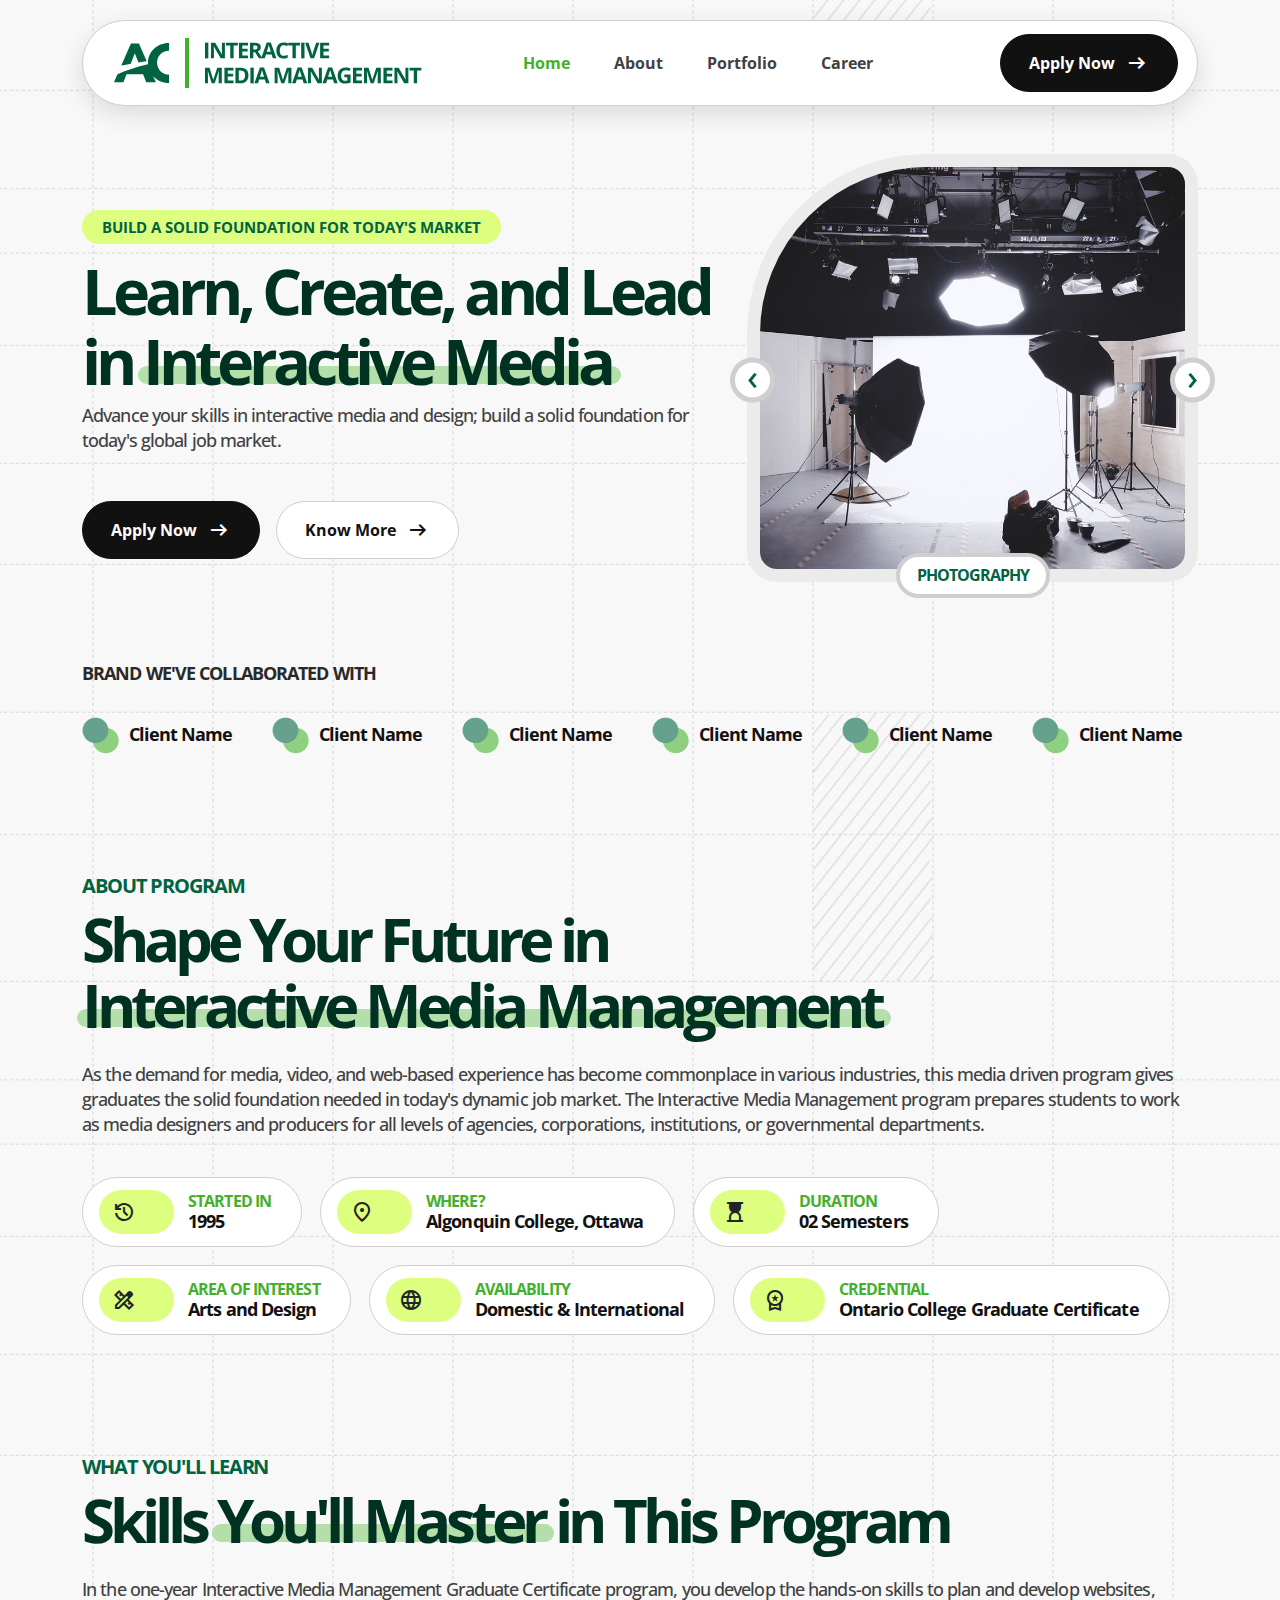
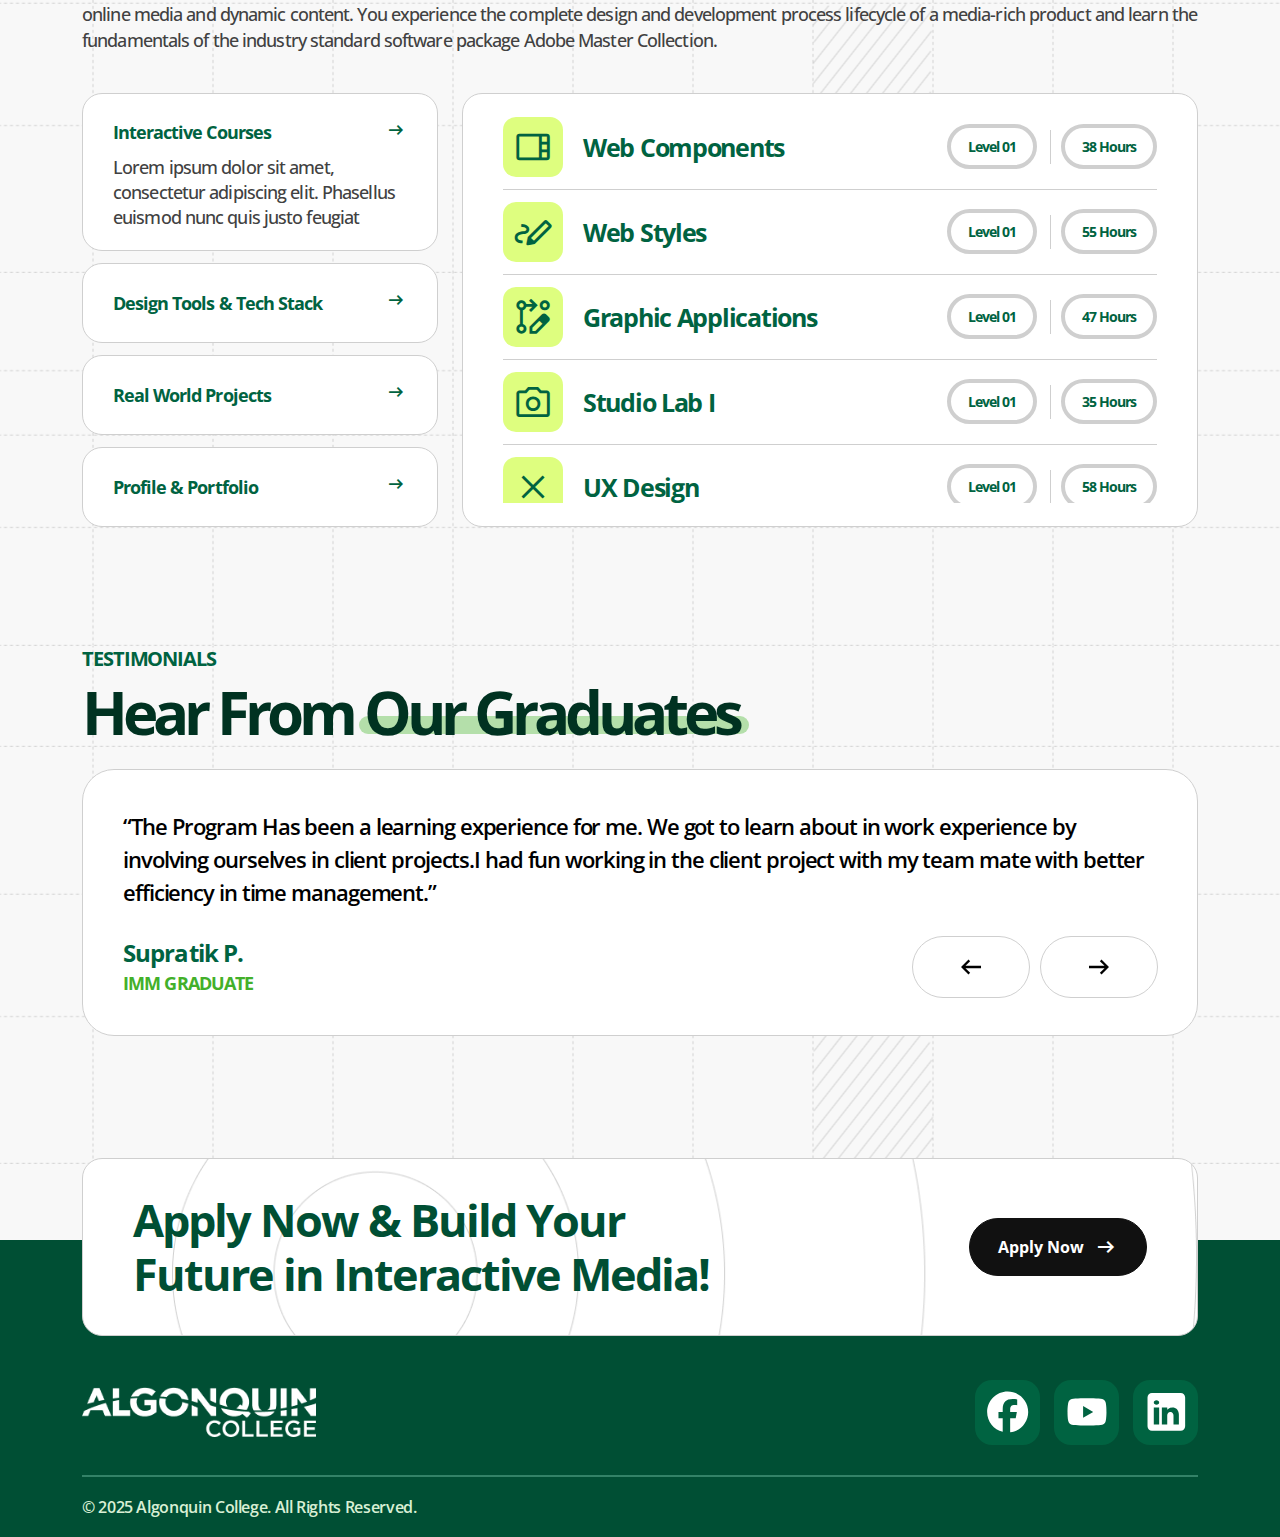
==== index.html @ 217fd852 "Logo, Home Page Icons" ====
<!--                                                                     
  ___  __  __  __  __ 
 |_ _||  \/  ||  \/  |
  | ||| |\/| || |\/| |
  | ||| |  | || |  | |
 |___||_|  |_||_|  |_|  
-->
<!DOCTYPE html>
<html lang="en">
<head>
    <meta charset="UTF-8">
    <meta name="viewport" content="width=device-width, initial-scale=1.0">
    <meta name="description" content="Interactive Media Management - Algonquin College">
    <meta name="author" content="">
	<title>Home | Interactive Media Management</title>
    <link rel="icon" type="image/png" href="assets/images/favicon.ico">
    <!-- Google Fonts -->
    <link rel="preconnect" href="https://fonts.googleapis.com">
    <link rel="preconnect" href="https://fonts.gstatic.com" crossorigin>
    <link href="https://fonts.googleapis.com/css2?family=Open+Sans:ital,wght@0,300..800;1,300..800&display=swap" rel="stylesheet">
    <!-- Google Icons -->
    <link href="https://fonts.googleapis.com/css2?family=Material+Symbols+Outlined" rel="stylesheet" />
    <!-- Bootstrap CSS -->
    <link href="assets/css/bootstrap/bootstrap.min.css" rel="stylesheet">
    <!-- Owl Carousel CSS -->
    <link rel="stylesheet" href="assets/css/owl-carousel/owl.carousel.min.css">
    <link rel="stylesheet" href="assets/css/owl-carousel/owl.theme.default.min.css">
    <!-- Custom CSS -->
    <link rel="stylesheet" href="assets/css/custom/theme.css">
</head>
<body>

    <!-- Header: Logo, Menu, Hamburger etc. -->
    <header>
        <section class="">
            <div class="container">
                <div class="header">
                    <div class="main-header">
                        <div class="logo d-inline-flex">
                            <a href="index.html" class="d-inline-flex">
                                <img src="assets/images/logo-imm.svg" alt="Interactive Media Management Logo">
                            </a>
                        </div>
                        <div class="navigation">
                            <nav>
                                <div class="main-menu">
                                    <div class="close-menu">
                                        <a href="#" onclick="mobileNavigationOff()">
                                            <span class="material-symbols-outlined">
                                                close
                                                </span>
                                        </a>
                                    </div>
                                    <ul class="no-style-list p-0 m-0 theme-menu">
                                        <li><a href="index.html">Home</a></li>
                                        <li><a href="about.html">About</a></li>
                                        <li><a href="portfolio.html">Portfolio</a></li>
                                        <li><a href="career.html">Career</a></li>
                                    </ul>
                                    <div class="d-block d-lg-none mt-5 px-3">
                                        <a href="https://collegeapply.ontariocolleges.ca/Login?collegeCode=ALGO&programCode=0300X01F&lang=en" class="theme-button black w-100" target="_blank">
                                            <span class="theme-button-text">Apply Now</span>
                                            <span class="material-symbols-outlined">arrow_right_alt</span>
                                        </a>
                                    </div>
                                </div>
                            </nav>
                        </div>
                        <div class="header-icons">
                            <div class="hamburger">
                                <a href="#" onclick="mobileNavigationOn()"><span class="material-symbols-outlined">
                                    menu
                                    </span>
                                </a>
                            </div>
                            <div class="ps-2 d-none d-lg-block">
                                <a href="https://collegeapply.ontariocolleges.ca/Login?collegeCode=ALGO&programCode=0300X01F&lang=en" class="theme-button black" target="_blank">
                                    <span class="theme-button-text">Apply Now</span>
                                    <span class="material-symbols-outlined">arrow_right_alt</span>
                                </a>
                            </div>
                        </div>
                    </div>
                </div>
            </div>
        </section>
    </header>
    <!-- Main -->
     <main>
        <section class="">
            <div class="container">
                <div class="row align-items-center my-5">
                    <div class="col-md-7">
                        <div class="hero-text">
                            <span class="banner-highlights">BUILD A SOLID FOUNDATION FOR TODAY'S MARKET</span>
                            <h1 class="banner-heading mt-2 pt-1 mb-2">Learn, Create, and Lead in <span class="banner-text-highlight">Interactive Media</span></h1>
                            <p class="body-text mt-3 mt-md-0">Advance your skills in interactive media and design; build a solid foundation for today's global job market.</p>
                            <div class="d-flex mt-4 mt-md-5">                           
                                <a href="https://collegeapply.ontariocolleges.ca/Login?collegeCode=ALGO&programCode=0300X01F&lang=en" target="_blank"  class="theme-button black me-3">
                                    <span class="theme-button-text">Apply Now</span>
                                    <span class="material-symbols-outlined">arrow_right_alt</span>
                                </a>
                                <a href="about.html" class="theme-button white">
                                    <span class="theme-button-text">Know More</span>
                                    <span class="material-symbols-outlined">arrow_right_alt</span>
                                </a>
                            </div>
                        </div>
                    </div>
                    <div class="col-md-5 mt-5 mt-md-0">
                        <div class="hero-slider">
                            <div class="owl-carousel owl-theme hero-owl">
                                <div class="item">
                                    <div class="hero-slider-image" style="background-image: url('assets/images/photography.jpg');">
                                        <h3 class="hero-slider-text">PHOTOGRAPHY</h3>
                                    </div>
                                </div>
                                <div class="item">
                                    <div class="hero-slider-image" style="background-image: url('assets/images/web.jpg');">
                                        <h3 class="hero-slider-text">WEB</h3>
                                    </div>
                                </div>
                                <div class="item">
                                    <div class="hero-slider-image" style="background-image: url('assets/images/motion.jpg');">
                                        <h3 class="hero-slider-text">MOTION</h3>
                                    </div>
                                </div>
                            </div>
                        </div>
                    </div>
                </div>
            </div>
        </section>
        <section>
            <div class="container">
                <div class="">
                    <h3 class="heading-tiny">BRAND WE'VE COLLABORATED WITH</h3>
                </div>
                <div class="row">
                    <div class="col-6 col-md-4 col-xl-2">
                        <div class="company-box">
                            <div class="company-image">
                                <img src="assets/images/company-logo.png" alt="Company 1" class="img-fluid">
                            </div>
                            <h3 class="company-name">Client Name</h3>
                        </div>
                    </div>
                    <div class="col-6 col-md-4 col-xl-2">
                        <div class="company-box">
                            <div class="company-image">
                                <img src="assets/images/company-logo.png" alt="Company 1" class="img-fluid">
                            </div>
                            <h3 class="company-name">Client Name</h3>
                        </div>
                    </div>
                    <div class="col-6 col-md-4 col-xl-2">
                        <div class="company-box">
                            <div class="company-image">
                                <img src="assets/images/company-logo.png" alt="Company 1" class="img-fluid">
                            </div>
                            <h3 class="company-name">Client Name</h3>
                        </div>
                    </div>
                    <div class="col-6 col-md-4 col-xl-2">
                        <div class="company-box">
                            <div class="company-image">
                                <img src="assets/images/company-logo.png" alt="Company 1" class="img-fluid">
                            </div>
                            <h3 class="company-name">Client Name</h3>
                        </div>
                    </div>
                    <div class="col-6 col-md-4 col-xl-2">
                        <div class="company-box">
                            <div class="company-image">
                                <img src="assets/images/company-logo.png" alt="Company 1" class="img-fluid">
                            </div>
                            <h3 class="company-name">Client Name</h3>
                        </div>
                    </div>
                    <div class="col-6 col-md-4 col-xl-2">
                        <div class="company-box">
                            <div class="company-image">
                                <img src="assets/images/company-logo.png" alt="Company 1" class="img-fluid">
                            </div>
                            <h3 class="company-name">Client Name</h3>
                        </div>
                    </div>
                </div>
            </div>
        </section>
        <section>
            <div class="container pt-4 mt-4 mt-md-5 pt-md-5">
                <div class="pt-4">
                    <h3 class="heading-medium">ABOUT PROGRAM</h3>
                    <h2 class="heading-text mt-2">Shape Your Future in  <span class="heading-text-highlight">Interactive Media Management</span></h2>
                    <p class="body-text pt-3">As the demand for media, video, and web-based experience has become commonplace in various industries, this media driven program gives graduates the solid foundation needed in today's dynamic job market. The Interactive Media Management program prepares students to work as media designers and producers for all levels of agencies, corporations, institutions, or governmental departments.</p>
                </div>
                <div class="about-boxes pt-4">
                    <div class="about-box">
                        <div class="about-icon">
                            <span class="material-symbols-outlined">history</span>
                        </div>
                        <div class="about-text">
                            <h3 class="about-head">STARTED IN</h3>
                            <h4 class="about-desc">1995</h4>
                        </div>
                    </div>
                    <div class="about-box">
                        <div class="about-icon">
                            <span class="material-symbols-outlined">location_on</span>
                        </div>
                        <div class="about-text">
                            <h3 class="about-head">WHERE?</h3>
                            <h4 class="about-desc">Algonquin College, Ottawa</h4>
                        </div>
                    </div>
                    <div class="about-box">
                        <div class="about-icon">
                            <span class="material-symbols-outlined">hourglass_top</span>
                        </div>
                        <div class="about-text">
                            <h3 class="about-head">DURATION</h3>
                            <h4 class="about-desc">02 Semesters</h4>
                        </div>
                    </div>
                    <div class="about-box">
                        <div class="about-icon">
                            <span class="material-symbols-outlined">design_services</span>
                        </div>
                        <div class="about-text">
                            <h3 class="about-head">AREA OF INTEREST</h3>
                            <h4 class="about-desc">Arts and Design</h4>
                        </div>
                    </div>
                    <div class="about-box">
                        <div class="about-icon">
                            <span class="material-symbols-outlined">language</span>
                        </div>
                        <div class="about-text">
                            <h3 class="about-head">AVAILABILITY</h3>
                            <h4 class="about-desc">Domestic & International</h4>
                        </div>
                    </div>
                    <div class="about-box">
                        <div class="about-icon">
                            <span class="material-symbols-outlined">workspace_premium</span>
                        </div>
                        <div class="about-text">
                            <h3 class="about-head">CREDENTIAL</h3>
                            <h4 class="about-desc">Ontario College Graduate Certificate</h4>
                        </div>
                    </div>
                </div>
            </div>
        </section>
        <section>
            <div class="container pt-4 mt-4 mt-md-5 pt-md-5">
                <div class="pt-4">
                    <h3 class="heading-medium">WHAT YOU'LL LEARN</h3>
                    <h2 class="heading-text mt-2">Skills  <span class="heading-text-highlight">You'll Master</span> in This Program</h2>
                    <p class="body-text pt-3">In the one-year Interactive Media Management Graduate Certificate program, you develop the hands-on skills to plan and develop websites, online media and dynamic content. You experience the complete design and development process lifecycle of a media-rich product and learn the fundamentals of the industry standard software package Adobe Master Collection.</p>
                </div>
                <div class="pt-4">
                    <div class="row">
                        <div class="col-md-12 col-lg-4">
                            <div class="left-panel">
                                <div class="accordion-box">
                                    <div class="accordion-header" data-tab="tab1">
                                        <h3 class="accordion-heading">Interactive Courses</h3>
                                        <span class="arrow">
                                            <span class="material-symbols-outlined">arrow_right_alt</span>
                                        </span>
                                    </div>
                                    <div class="accordion-content">
                                        <p class="body-text mb-0">Lorem ipsum dolor sit amet, consectetur adipiscing elit. Phasellus euismod nunc quis justo feugiat</p>
                                    </div>
                                </div>   
                                <div class="accordion-box">
                                    <div class="accordion-header" data-tab="tab2">
                                        <h3 class="accordion-heading">Design Tools & Tech Stack</h3>
                                        <span class="arrow">
                                            <span class="material-symbols-outlined">arrow_right_alt</span>
                                        </span>
                                    </div>
                                    <div class="accordion-content">
                                        <p class="body-text mb-0">Lorem ipsum dolor sit amet, consectetur adipiscing elit. Phasellus euismod nunc quis justo feugiat</p>
                                    </div>
                                </div>   
                                <div class="accordion-box">
                                    <div class="accordion-header" data-tab="tab3">
                                        <h3 class="accordion-heading">Real World Projects</h3>
                                        <span class="arrow">
                                            <span class="material-symbols-outlined">arrow_right_alt</span>
                                        </span>
                                    </div>
                                    <div class="accordion-content">
                                        <p class="body-text mb-0">Lorem ipsum dolor sit amet, consectetur adipiscing elit. Phasellus euismod nunc quis justo feugiat</p>
                                    </div>
                                </div>   
                                <div class="accordion-box">
                                    <div class="accordion-header" data-tab="tab4">
                                        <h3 class="accordion-heading">Profile & Portfolio</h3>
                                        <span class="arrow">
                                            <span class="material-symbols-outlined">arrow_right_alt</span>
                                        </span>
                                    </div>
                                    <div class="accordion-content">
                                        <p class="body-text mb-0">Lorem ipsum dolor sit amet, consectetur adipiscing elit. Phasellus euismod nunc quis justo feugiat</p>
                                    </div>
                                </div>   
                            </div>
                        </div>                
                        <div class="col-md-12 col-lg-8 mt-4 mt-lg-0">
                            <div class="right-panel">
                                <div id="tab1" class="tab-content active">
                                    <div class="course-box-wrap">
                                        <div class="course-box">
                                            <div class="course-icon">
                                                <span class="material-symbols-outlined">view_sidebar</span>
                                            </div>
                                            <div class="course-text">
                                                <h3 class="course-heading">Web Components</h3>
                                            </div>
                                        </div>
                                        <div class="course-box-tags">
                                            <span class="course-tag theme-tag">Level 01</span>
                                            <span class="course-tag theme-tag">38 Hours</span>
                                        </div>
                                    </div>
                                    <div class="course-box-wrap">
                                        <div class="course-box">
                                            <div class="course-icon">
                                                <span class="material-symbols-outlined">stylus_note</span>
                                            </div>
                                            <div class="course-text">
                                                <h3 class="course-heading">Web Styles</h3>
                                            </div>
                                        </div>
                                        <div class="course-box-tags">
                                            <span class="course-tag theme-tag">Level 01</span>
                                            <span class="course-tag theme-tag">55 Hours</span>
                                        </div>
                                    </div>
                                    <div class="course-box-wrap">
                                        <div class="course-box">
                                            <div class="course-icon">
                                                <span class="material-symbols-outlined">rebase_edit</span>
                                            </div>
                                            <div class="course-text">
                                                <h3 class="course-heading">Graphic Applications</h3>
                                            </div>
                                        </div>
                                        <div class="course-box-tags">
                                            <span class="course-tag theme-tag">Level 01</span>
                                            <span class="course-tag theme-tag">47 Hours</span>
                                        </div>
                                    </div>
                                    <div class="course-box-wrap">
                                        <div class="course-box">
                                            <div class="course-icon">
                                                <span class="material-symbols-outlined">photo_camera</span>
                                            </div>
                                            <div class="course-text">
                                                <h3 class="course-heading">Studio Lab I</h3>
                                            </div>
                                        </div>
                                        <div class="course-box-tags">
                                            <span class="course-tag theme-tag">Level 01</span>
                                            <span class="course-tag theme-tag">35 Hours</span>
                                        </div>
                                    </div>
                                    <div class="course-box-wrap">
                                        <div class="course-box">
                                            <div class="course-icon">
                                                <span class="material-symbols-outlined">close</span>
                                            </div>
                                            <div class="course-text">
                                                <h3 class="course-heading">UX Design</h3>
                                            </div>
                                        </div>
                                        <div class="course-box-tags">
                                            <span class="course-tag theme-tag">Level 01</span>
                                            <span class="course-tag theme-tag">58 Hours</span>
                                        </div>
                                    </div>
                                    <div class="course-box-wrap">
                                        <div class="course-box">
                                            <div class="course-icon">
                                                <span class="material-symbols-outlined">close</span>
                                            </div>
                                            <div class="course-text">
                                                <h3 class="course-heading">Web Components</h3>
                                            </div>
                                        </div>
                                        <div class="course-box-tags">
                                            <span class="course-tag theme-tag">Level 01</span>
                                            <span class="course-tag theme-tag">50 Hours</span>
                                        </div>
                                    </div>
                                </div>
                                <div id="tab2" class="tab-content">
                                    <div class="course-box-wrap">
                                        <div class="course-box">
                                            <div class="course-icon">
                                                <span class="material-symbols-outlined">close</span>
                                            </div>
                                            <div class="course-text">
                                                <h3 class="course-heading">Studio Lab I</h3>
                                            </div>
                                        </div>
                                        <div class="course-box-tags">
                                            <span class="course-tag theme-tag">Level 02</span>
                                            <span class="course-tag theme-tag">42 Hours</span>
                                        </div>
                                    </div>
                                    <div class="course-box-wrap">
                                        <div class="course-box">
                                            <div class="course-icon">
                                                <span class="material-symbols-outlined">close</span>
                                            </div>
                                            <div class="course-text">
                                                <h3 class="course-heading">UX Design</h3>
                                            </div>
                                        </div>
                                        <div class="course-box-tags">
                                            <span class="course-tag theme-tag">Level 02</span>
                                            <span class="course-tag theme-tag">42 Hours</span>
                                        </div>
                                    </div>
                                    <div class="course-box-wrap">
                                        <div class="course-box">
                                            <div class="course-icon">
                                                <span class="material-symbols-outlined">close</span>
                                            </div>
                                            <div class="course-text">
                                                <h3 class="course-heading">Web Components</h3>
                                            </div>
                                        </div>
                                        <div class="course-box-tags">
                                            <span class="course-tag theme-tag">Level 02</span>
                                            <span class="course-tag theme-tag">42 Hours</span>
                                        </div>
                                    </div>
                                    <div class="course-box-wrap">
                                        <div class="course-box">
                                            <div class="course-icon">
                                                <span class="material-symbols-outlined">close</span>
                                            </div>
                                            <div class="course-text">
                                                <h3 class="course-heading">Graphic Applications</h3>
                                            </div>
                                        </div>
                                        <div class="course-box-tags">
                                            <span class="course-tag theme-tag">Level 02</span>
                                            <span class="course-tag theme-tag">42 Hours</span>
                                        </div>
                                    </div>
                                    <div class="course-box-wrap">
                                        <div class="course-box">
                                            <div class="course-icon">
                                                <span class="material-symbols-outlined">close</span>
                                            </div>
                                            <div class="course-text">
                                                <h3 class="course-heading">Web Styles</h3>
                                            </div>
                                        </div>
                                        <div class="course-box-tags">
                                            <span class="course-tag theme-tag">Level 02</span>
                                            <span class="course-tag theme-tag">42 Hours</span>
                                        </div>
                                    </div>
                                    <div class="course-box-wrap">
                                        <div class="course-box">
                                            <div class="course-icon">
                                                <span class="material-symbols-outlined">close</span>
                                            </div>
                                            <div class="course-text">
                                                <h3 class="course-heading">Web Components</h3>
                                            </div>
                                        </div>
                                        <div class="course-box-tags">
                                            <span class="course-tag theme-tag">Level 02</span>
                                            <span class="course-tag theme-tag">42 Hours</span>
                                        </div>
                                    </div>
                                </div>
                                <div id="tab3" class="tab-content">
                                    <div class="course-box-wrap">
                                        <div class="course-box">
                                            <div class="course-icon">
                                                <span class="material-symbols-outlined">close</span>
                                            </div>
                                            <div class="course-text">
                                                <h3 class="course-heading">Web Components</h3>
                                            </div>
                                        </div>
                                        <div class="course-box-tags">
                                            <span class="course-tag theme-tag">Level 01</span>
                                            <span class="course-tag theme-tag">38 Hours</span>
                                        </div>
                                    </div>
                                    <div class="course-box-wrap">
                                        <div class="course-box">
                                            <div class="course-icon">
                                                <span class="material-symbols-outlined">close</span>
                                            </div>
                                            <div class="course-text">
                                                <h3 class="course-heading">Web Styles</h3>
                                            </div>
                                        </div>
                                        <div class="course-box-tags">
                                            <span class="course-tag theme-tag">Level 01</span>
                                            <span class="course-tag theme-tag">55 Hours</span>
                                        </div>
                                    </div>
                                    <div class="course-box-wrap">
                                        <div class="course-box">
                                            <div class="course-icon">
                                                <span class="material-symbols-outlined">close</span>
                                            </div>
                                            <div class="course-text">
                                                <h3 class="course-heading">Graphic Applications</h3>
                                            </div>
                                        </div>
                                        <div class="course-box-tags">
                                            <span class="course-tag theme-tag">Level 01</span>
                                            <span class="course-tag theme-tag">47 Hours</span>
                                        </div>
                                    </div>
                                    <div class="course-box-wrap">
                                        <div class="course-box">
                                            <div class="course-icon">
                                                <span class="material-symbols-outlined">close</span>
                                            </div>
                                            <div class="course-text">
                                                <h3 class="course-heading">Studio Lab I</h3>
                                            </div>
                                        </div>
                                        <div class="course-box-tags">
                                            <span class="course-tag theme-tag">Level 01</span>
                                            <span class="course-tag theme-tag">35 Hours</span>
                                        </div>
                                    </div>
                                    <div class="course-box-wrap">
                                        <div class="course-box">
                                            <div class="course-icon">
                                                <span class="material-symbols-outlined">close</span>
                                            </div>
                                            <div class="course-text">
                                                <h3 class="course-heading">UX Design</h3>
                                            </div>
                                        </div>
                                        <div class="course-box-tags">
                                            <span class="course-tag theme-tag">Level 01</span>
                                            <span class="course-tag theme-tag">58 Hours</span>
                                        </div>
                                    </div>
                                    <div class="course-box-wrap">
                                        <div class="course-box">
                                            <div class="course-icon">
                                                <span class="material-symbols-outlined">close</span>
                                            </div>
                                            <div class="course-text">
                                                <h3 class="course-heading">Web Components</h3>
                                            </div>
                                        </div>
                                        <div class="course-box-tags">
                                            <span class="course-tag theme-tag">Level 01</span>
                                            <span class="course-tag theme-tag">50 Hours</span>
                                        </div>
                                    </div>
                                </div>
                                <div id="tab4" class="tab-content">
                                    <div class="course-box-wrap">
                                        <div class="course-box">
                                            <div class="course-icon">
                                                <span class="material-symbols-outlined">close</span>
                                            </div>
                                            <div class="course-text">
                                                <h3 class="course-heading">Studio Lab I</h3>
                                            </div>
                                        </div>
                                        <div class="course-box-tags">
                                            <span class="course-tag theme-tag">Level 02</span>
                                            <span class="course-tag theme-tag">42 Hours</span>
                                        </div>
                                    </div>
                                    <div class="course-box-wrap">
                                        <div class="course-box">
                                            <div class="course-icon">
                                                <span class="material-symbols-outlined">close</span>
                                            </div>
                                            <div class="course-text">
                                                <h3 class="course-heading">UX Design</h3>
                                            </div>
                                        </div>
                                        <div class="course-box-tags">
                                            <span class="course-tag theme-tag">Level 02</span>
                                            <span class="course-tag theme-tag">42 Hours</span>
                                        </div>
                                    </div>
                                    <div class="course-box-wrap">
                                        <div class="course-box">
                                            <div class="course-icon">
                                                <span class="material-symbols-outlined">close</span>
                                            </div>
                                            <div class="course-text">
                                                <h3 class="course-heading">Web Components</h3>
                                            </div>
                                        </div>
                                        <div class="course-box-tags">
                                            <span class="course-tag theme-tag">Level 02</span>
                                            <span class="course-tag theme-tag">42 Hours</span>
                                        </div>
                                    </div>
                                    <div class="course-box-wrap">
                                        <div class="course-box">
                                            <div class="course-icon">
                                                <span class="material-symbols-outlined">close</span>
                                            </div>
                                            <div class="course-text">
                                                <h3 class="course-heading">Graphic Applications</h3>
                                            </div>
                                        </div>
                                        <div class="course-box-tags">
                                            <span class="course-tag theme-tag">Level 02</span>
                                            <span class="course-tag theme-tag">42 Hours</span>
                                        </div>
                                    </div>
                                    <div class="course-box-wrap">
                                        <div class="course-box">
                                            <div class="course-icon">
                                                <span class="material-symbols-outlined">close</span>
                                            </div>
                                            <div class="course-text">
                                                <h3 class="course-heading">Web Styles</h3>
                                            </div>
                                        </div>
                                        <div class="course-box-tags">
                                            <span class="course-tag theme-tag">Level 02</span>
                                            <span class="course-tag theme-tag">42 Hours</span>
                                        </div>
                                    </div>
                                    <div class="course-box-wrap">
                                        <div class="course-box">
                                            <div class="course-icon">
                                                <span class="material-symbols-outlined">close</span>
                                            </div>
                                            <div class="course-text">
                                                <h3 class="course-heading">Web Components</h3>
                                            </div>
                                        </div>
                                        <div class="course-box-tags">
                                            <span class="course-tag theme-tag">Level 02</span>
                                            <span class="course-tag theme-tag">42 Hours</span>
                                        </div>
                                    </div>
                                </div>
                            </div>
                        </div>
                    </div>
                </div>
            </div>
        </section>
        <section>
            <div class="container pt-4 mt-4 mt-md-5 pt-md-5">
                <div class="pt-4">
                    <h3 class="heading-medium">TESTIMONIALS</h3>
                    <h2 class="heading-text mt-2">Hear From <span class="heading-text-highlight">Our Graduates</span></h2>
                </div>
                <div class="testimonials pt-3">
                    <div class="owl-carousel owl-theme testimonials-owl theme-arrow">
                        <div class="item">
                            <div class="testimonials-box">
                                <p class="testimonials-quote">“The Program Has been a learning experience for me. We got to learn about in work experience by involving ourselves in client projects.I had fun working in the client project with my team mate with better efficiency in time management.”</p>
                                <h3 class="heading-24 green">Supratik P.</h3>
                                <h4 class="heading-17">IMM GRADUATE</h4>
                            </div>
                        </div>
                        <div class="item">
                            <div class="testimonials-box">
                                <p class="testimonials-quote">“The Program Has been a learning experience for me. We got to learn about in work experience by involving ourselves in client projects.I had fun working in the client project with my team mate with better efficiency in time management.”</p>
                                <h3 class="heading-24 green">Supratik P.</h3>
                                <h4 class="heading-17">IMM GRADUATE</h4>
                            </div>
                        </div>
                        <div class="item">
                            <div class="testimonials-box">
                                <p class="testimonials-quote">“The Program Has been a learning experience for me. We got to learn about in work experience by involving ourselves in client projects.I had fun working in the client project with my team mate with better efficiency in time management.”</p>
                                <h3 class="heading-24 green">Supratik P.</h3>
                                <h4 class="heading-17">IMM GRADUATE</h4>
                            </div>
                        </div>
                    </div>
                </div>
            </div>
        </section>
        <section class="overlap-footer">
            <div class="container pt-4 mt-4 mt-md-5 pt-md-5">
                <div class="pt-4">
                    <div class="cta-wrap">
                        <div class="row align-items-center">
                            <div class="col-md-7">
                                <h2 class="cta-heading-text">Apply Now & Build Your Future in Interactive Media!</h2>
                            </div>
                            <div class="col-md-5">
                                <div class="d-flex justify-content-start justify-content-md-end mt-3 mt-md-0">
                                    <a href="https://collegeapply.ontariocolleges.ca/Login?collegeCode=ALGO&programCode=0300X01F&lang=en" target="_blank" class="theme-button black">
                                        <span class="theme-button-text">Apply Now</span>
                                        <span class="material-symbols-outlined">arrow_right_alt</span>
                                    </a>
                                </div>
                            </div>
                        </div>
                    </div>
                </div>
            </div>
        </section>
     </main>
     <footer class="footer top-space">
        <section>
            <div class="container">
                <div class="row align-items-center">
                    <div class="col-6">
                        <div class="footer-logo">
                            <a href="index.html">
                                <img src="assets/images/ac-logo-white.png" alt="Interactive Media Management Logo" class="img-fluid">
                            </a>
                        </div>
                    </div>
                    <div class="col-6">
                        <ul class="footer-social">
                            <li><a href="#"><svg xmlns="http://www.w3.org/2000/svg" width="42" height="42" viewBox="0 0 42 42" fill="none"><path d="M41.1998 20.9321C41.1998 9.5919 32.0066 0.398682 20.6664 0.398682C9.32616 0.398682 0.132935 9.5919 0.132935 20.9321C0.132935 30.5615 6.76276 38.6418 15.7063 40.861V27.2071H11.4723V20.9321H15.7063V18.2283C15.7063 11.2395 18.8693 8.00015 25.7307 8.00015C27.0317 8.00015 29.2764 8.25559 30.1947 8.5102V14.198C29.7101 14.147 28.8682 14.1216 27.8227 14.1216C24.456 14.1216 23.155 15.3971 23.155 18.7128V20.9321H29.862L28.7097 27.2071H23.155V41.3152C33.3223 40.0873 41.2006 31.4304 41.2006 20.9321H41.1998Z" fill="white"/></svg></a></li>
                            <li><a href="#"><svg xmlns="http://www.w3.org/2000/svg" width="40" height="28" viewBox="0 0 40 28" fill="none"><path fill-rule="evenodd" clip-rule="evenodd" d="M35.2204 1.11071C36.8977 1.55969 38.2157 2.87775 38.6647 4.55499C39.4793 7.59198 39.4793 13.9321 39.4793 13.9321C39.4793 13.9321 39.4793 20.2723 38.6647 23.3093C38.2157 24.9865 36.8977 26.3046 35.2204 26.7536C32.1834 27.5681 20.0002 27.5681 20.0002 27.5681C20.0002 27.5681 7.81695 27.5681 4.77996 26.7536C3.10272 26.3046 1.78466 24.9865 1.33569 23.3093C0.521118 20.2723 0.521118 13.9321 0.521118 13.9321C0.521118 13.9321 0.521118 7.59198 1.33569 4.55499C1.78466 2.87775 3.10272 1.55969 4.77996 1.11071C7.81695 0.296143 20.0002 0.296143 20.0002 0.296143C20.0002 0.296143 32.1834 0.296143 35.2204 1.11071ZM26.2216 13.9321L16.1004 19.7752V8.089L26.2216 13.9321Z" fill="white"/></svg></a></li>
                            <li><a href="#"><svg xmlns="http://www.w3.org/2000/svg" width="46" height="46" viewBox="0 0 46 46" fill="none"><path d="M37.6693 4.11597H8.99733C6.52437 4.11597 4.51733 6.12301 4.51733 8.59597V37.268C4.51733 39.7409 6.52437 41.748 8.99733 41.748H37.6693C40.1423 41.748 42.1493 39.7409 42.1493 37.268V8.59597C42.1493 6.12301 40.1423 4.11597 37.6693 4.11597ZM16.1653 18.452V35.476H10.7893V18.452H16.1653ZM10.7893 13.4971C10.7893 12.2427 11.8645 11.284 13.4773 11.284C15.0901 11.284 16.1026 12.2427 16.1653 13.4971C16.1653 14.7515 15.1618 15.764 13.4773 15.764C11.8645 15.764 10.7893 14.7515 10.7893 13.4971ZM35.8773 35.476H30.5013C30.5013 35.476 30.5013 27.179 30.5013 26.516C30.5013 24.724 29.6053 22.932 27.3653 22.8961H27.2937C25.1253 22.8961 24.2293 24.7419 24.2293 26.516C24.2293 27.3313 24.2293 35.476 24.2293 35.476H18.8533V18.452H24.2293V20.7457C24.2293 20.7457 25.9586 18.452 29.4351 18.452C32.9922 18.452 35.8773 20.898 35.8773 25.8529V35.476Z" fill="white"/></svg></a></li>
                        </ul>
                    </div>
                </div>
            </div>
        </section>
        <section>
            <div class="container">
                <div class="footer-bottom">
                    <p class="footer-bottom-text">&copy; 2025 Algonquin College. All Rights Reserved.</p>
                </div>
            </div>
        </section>
     </footer>
    <!-- jquery -->
    <script src="assets/js/jquery/jquery.min.js"></script>
    <!-- Bootstrap JS -->
    <script src="assets/js/bootstrap/bootstrap.bundle.min.js"></script> 
    <!-- Owl Carousel JS -->
    <script src="assets/js/owl-carousel/owl.carousel.min.js"></script>
    <!-- Custom JS -->
    <script src="assets/js/custom/theme.js"></script>
</body>
</html>
---- assets/css/custom/theme.css ----
/* ====================== Start: Variables ====================== */
:root {
    --accent: #DEFE7F;
    --primary: #006341;
    --secondary: #00703C;
    --background: #F8F8F8;
    --black: #000000;
    
    --base-100: #FFFFFF;
    --base-300: #CFCFCF;
    --base-400: #B8B8B8;
    --base-700: #414141;
    --base-800: #292929;
    --base-900: #111111;
    
    --deep-green-100: #CCE0D9;
    --deep-green-300: #66A18D;
    --deep-green-400: #338267;
    --deep-green-500: #006341;
    --deep-green-600: #004F34;
    --deep-green-800: #003221;
    
    --lime-green-100: #D9EFD4;
    --lime-green-200: #B4DFAA;
    --lime-green-300: #8ED07F;
    --lime-green-400: #69C055;
    --lime-green-500: #43B02A;
    --lime-green-600: #368D22;    
}
/* ====================== End: Variables ====================== */


/* ====================== Start: Global Style ====================== */
* {
    font-family: "Open Sans", sans-serif;
}

body {
	background-image: url("../../../assets/images/main-bg-grid.png");
	background-size: auto;
	background-repeat: repeat;
	background-position: center bottom;
    font-size: 16px;
    background-color: var(--background);
}

/* For WebKit browsers (Chrome, Safari) */
::-webkit-scrollbar {
    width: 10px;
}

::-webkit-scrollbar-thumb {
    background-color: var(--lime-green-500);
    border-radius: 5px;
}

/* For Firefox */
* {
    scrollbar-width: thin;
    scrollbar-color: var(--lime-green-500) var(--base-200);
}

a {
    text-decoration: none;
}

.no-style-list {
    list-style: none;
}

.theme-button {
    display: inline-flex;
    padding: 14px 18px;
    justify-content: center;
    align-items: center;
    gap: 10px;
    border-radius: 100px;
    font-size: 14px;
    font-weight: 700;
    -webkit-transition: background-color 0.3s ease-in-out, border-color 0.3s ease-in-out, color 0.3s ease-in-out;
    -moz-transition: background-color 0.3s ease-in-out, border-color 0.3s ease-in-out, color 0.3s ease-in-out;
    -o-transition: background-color 0.3s ease-in-out, border-color 0.3s ease-in-out, color 0.3s ease-in-out;
    transition: background-color 0.3s ease-in-out, border-color 0.3s ease-in-out, color 0.3s ease-in-out;
}  

.theme-button.black {    
    background-color: var(--base-900); 
    color: var(--base-100);
    border: 1px solid  var(--base-900);
}

.theme-button.black:hover {
    background-color: var(--secondary);
    border-color: var(--secondary);
}  

.theme-button.white {    
    border: 1px solid var(--base-300);
    background: var(--base-100);
    color: var(--base-900);
}

.theme-button.white:hover {
    color: var(--base-100);
    background-color: var(--secondary);
    border-color: var(--secondary);
}  

.heading-text {
    color: var(--deep-green-800);
    font-size: 30px;
    font-weight: 700;
    line-height: 1em;
    letter-spacing: -1px;
}

.heading-text-highlight {
    position: relative;    
    display: inline-block;
}

.heading-text-highlight::before {
	position: absolute;
	content: "";
	height: 15px;
	background-color: var(--lime-green-200);
	bottom: 5px;
	width: calc(100% + 15px);
	left: -5px;
	z-index: -1;
	border-radius: 50px;
    display: none;
}

.body-text {
    color: var(--base-700);
    font-size: 16px;
    font-weight: 500;
    line-height: 1.4em;
    letter-spacing: -0.9px;
}

.heading-tiny {
    font-size: 18px;
    font-weight: 700;
    color: var(--base-800);
    letter-spacing: -0.9px;
    margin: 0;
}

.heading-medium {
    color: var(--deep-green-500);
    font-size: 20px;
    letter-spacing: -1.1px;
    margin: 0;
    font-weight: 700;
}

.theme-tag {
	color: var(--deep-green-500);
	font-size: 14px;
	font-weight: 700;
	letter-spacing: -1px;
	border-radius: 100px;
	border: 4px solid var(--base-300);
	background: var(--base-100);
	padding: 4px 17px;
	display: inline-flex;
	align-items: center;
	justify-content: center;
    min-height: 45px;
}

.theme-tag.gray {
	color: var(--base-700);
	font-weight: 400;
}

.theme-arrow .owl-nav {
    display: flex;
    justify-content: center;
    align-items: center;
    gap: 10px;
}

.theme-arrow .owl-nav > button[type="button"] {
    border-radius: 40px;
    border: 1px solid var(--base-300) !important;
    background-color: var(--base-100);
    display: flex;
    padding: 0 !important;
    justify-content: center;
    align-items: center;
    height: 42px;
    width: 88px;
    -webkit-transition: background-color 0.3s ease-in-out, border-color 0.3s ease-in-out, color 0.3s ease-in-out;
    -moz-transition: background-color 0.3s ease-in-out, border-color 0.3s ease-in-out, color 0.3s ease-in-out;
    -o-transition: background-color 0.3s ease-in-out, border-color 0.3s ease-in-out, color 0.3s ease-in-out;
    transition: background-color 0.3s ease-in-out, border-color 0.3s ease-in-out, color 0.3s ease-in-out;
    color: var(--black);
    margin: 0 !important;
}

.theme-arrow .owl-nav > button span {
	font-size: 22px;
}

.theme-arrow .owl-nav > button:hover {
    background-color: var(--lime-green-500) !important;
    border: 1px solid var(--lime-green-500) !important;
}

.theme-arrow .owl-nav button.disabled {
    pointer-events: none;
}

.theme-box {
	border-radius: 20px;
	border: 1px solid var(--base-300);
	background: var(--base-100);
	overflow: hidden;
    margin: 1px;
}

.theme-link {
    color: var(--deep-green-400);
    font-size: 16px;
    font-weight: 700;
    letter-spacing: -0.9px;
    text-decoration: underline;
    white-space: nowrap;
}

.theme-link:hover {
    opacity: 0.8;
}

.theme-border-top {
	border-top: 1px solid var(--base-300);
}

.heading-24 {
    color: var(--deep-green-900);
    font-size: 19px;
    font-weight: 700;
    letter-spacing: -0.9px;
    margin-bottom: 5px;
}

.heading-24.green {
    color: var(--deep-green-500);
}

.heading-17 {
    color: var(--lime-green-500);
    font-size: 16px;
    font-weight: 700;
    letter-spacing: -0.9px;
    margin: 0;
}

.theme-list {
	margin: 0;
}

.theme-list li {
	padding-bottom: 10px;
}

.theme-list li:last-child {
	padding-bottom: 0;
}

.theme-tabs .nav {
    gap: 16px;
}

.theme-tabs .nav li.nav-item .nav-link {
    display: flex;
    padding: 6px 28px;
    justify-content: center;
    align-items: center;
    gap: 10px;
    border-radius: 100px;
    border: 2px solid var(--deep-green-100);
    background: var(--base-100);
    color: var(--deep-green-500);
    font-size: 16px;
    font-weight: 500;
    letter-spacing: -0.9px;
}

.theme-tabs .nav li.nav-item .nav-link.active {
    background: var(--deep-green-500);
    border-color: var(--deep-green-500);
    color: var(--accent);
}

.portfolio-image {
	width: 100%;
	height: 290px;
	object-fit: cover;
	background-position: top;
	object-position: center;
	border-radius: 20px;
	border: 13px solid #EBEBEB;
	overflow: hidden;
    cursor: pointer;
}

.portfolio-image:hover {
    opacity: 0.8;
}

@media only screen and (min-width: 36em) {    
    .theme-button {
        padding: 16px 24px;
        font-size: 15px;
    }  
    .heading-text {
        font-size: 32px;
        line-height: 1.1em;
    }
}

@media only screen and (min-width: 62em) {
    .heading-text {
        font-size: 47px;
        letter-spacing: -5px;
        line-height: 1.1;
    }
    .theme-button {
        padding: 16px 28px;
        font-size: 16px;
    }  
    .heading-text-highlight::before {
        height: 18px;
        bottom: 9px;
        display: inline-flex;
    }    
    .theme-arrow .owl-nav > button[type="button"] {
        height: 62px;
        width: 118px;
    }
    .theme-arrow .owl-nav > button span {
        font-size: 30px;
    }    
    .heading-24 {
        font-size: 24px;
    }
    
    .heading-17 {
        font-size: 18px;
    }
}

@media only screen and (min-width: 75em) {
    .heading-text-highlight::before {
        bottom: 11px;
    }
    .heading-text {
        font-size: 60px;
        line-height: 1.1;
    }
    .theme-tag {    
        font-size: 14px;
    }
    .body-text {
        font-size: 18px;
    }
}

@media only screen and (min-width: 87.5em) {
    .container {
        max-width: 1304px;
    }
    .heading-text-highlight::before {
        height: 20px;
        bottom: 11px;
    }
    .theme-tag {    
        min-height: 45px;
        height: 45px;
        font-size: 17px;
    }
}

/* ====================== End: Global Style ====================== */

/* ====================== Start: Header ====================== */
.header {
    border-radius: 50px;
    border: 1px solid #CFCFCF;
    background-color: #ffffff;
    box-shadow: 0px 8px 25px 0px rgba(0, 0, 0, 0.12);
    margin: 20px auto 0;
    padding: 0 20px;
}

.main-header {
    display: flex;
    align-items: center;
    justify-content: space-between;
    padding: 13px 0px;
}

.logo img {
	max-height: 30px;
}

.header-icons {
    display: flex;
    align-items: center;
    gap: 15px;
}

.header-icons .hamburger a {
	color: var(--black);
	display: flex;
}

.header-icons .hamburger a span {
	font-size: 35px;
}

.header-icons .hamburger:hover {
    opacity: 0.8;
}

.header-icons .cart:hover {
    opacity: 0.8;
}

.mobile-menu-active .main-menu {
    left: 0;
}

.main-menu {
    height: 100vh;
    width: 100%;
    position: fixed;
    z-index: 2;
    background-color: #fff;
    left: -110%;
    top: 0;
    transition: all 500ms;
    -webkit-transition: all 500ms;
    -moz-transition: all 500ms;
    -o-transition: all 500ms;
    -ms-transition: all 500ms;
}

.main-menu ul {
    display: flex;
    align-items: center;
    flex-direction: column;
}

.main-menu ul li {
    width: 100%;
}

.main-menu ul li a {
    width: 100%;
    display: inline-block;
    padding: 12px 15px;
    border-bottom: 1px solid #ddd;    
    color: var(--base-700);
    white-space: nowrap;
    font-weight: 700;
    font-size: 16px;
}

.main-menu ul li a:hover, 
.main-menu ul li a.active {
    color: var(--lime-green-500);
}

.close-menu {
    text-align: right;
    padding: 0;
}

.close-menu a {
	color: var(--black);
	display: inline-flex;
	position: relative;
	margin: 20px 20px 0 0;
}

.close-menu a span {
    font-size: 35px;
}

.close-menu a:hover,
.close-menu a:focus {
    color: var(--primary);
}


@media only screen and (min-width: 62em) {
    .hamburger {
        display: none;
    }

    .main-menu {
        height: inherit;
        width: inherit;
        position: relative;
        z-index: 1;
        background-color: inherit;
        left: inherit;
        top: inherit;
        margin-right: 19px;
    }

    .close-menu {
        display: none;
    }

    .main-menu ul {
        flex-direction: row;
    }

    .main-menu ul li a {
        padding: 2px;
        border-bottom: none;
    }

    .main-menu ul li {        
        margin-right: 40px;
    }

    .main-menu ul li:last-child {
        margin-right: 0;
    }

    .navigation nav {
        display: flex;
        align-items: center;
    }
    
    .logo img {
        max-height: 50px;
    }

    .header {
        padding: 0 19px 0 31px;
    }
}

/* ====================== End: Header ====================== */

/* ====================== Start: Hero Section ====================== */
.banner-highlights {
    border-radius: 50px;
    background: var(--accent);
    padding: 6px 10px;
    color: var(--deep-green-500);
    font-size: 12px;
    font-weight: 700;
    display: inline-flex;
}

.hero-slider-image {
    border-radius: 30px;
    height: 350px;
	border: 13px solid #EBEBEB;
	display: flex;
	justify-content: center;
	align-items: flex-end;
	margin-bottom: 23px;
    background-position: center;
    background-size: cover;
    background-repeat: no-repeat;
}

.hero-slider-text {
    margin: 0 0 -29px;
	color: var(--deep-green-500);
	font-size: 14px;
	font-weight: 700;
	letter-spacing: -1px;
	border-radius: 100px;
	border: 4px solid var(--base-300);
	background: var(--base-100);
	padding: 4px 17px;
	display: inline-flex;
	align-items: center;
	justify-content: center;
    min-height: 45px;
}

.hero-slider .owl-nav button {
	height: 45px;
	width: 45px;
    border-radius: 50px !important;
    border: 5px solid var(--base-300) !important;
    background: var(--base-100) !important;
    display: inline-flex;
    justify-content: center;
    align-items: center;
    margin: 0 !important;
}

.hero-slider .owl-nav button span {
	color: var(--deep-green-500);
	font-size: 35px;
	line-height: 0.7;
	font-weight: 500;
}


.hero-slider .owl-nav .owl-prev {
	position: absolute;
	top: 50%;
    transform: translateY(-50%);
    left: 20px;
	margin: 0 !important;
}

.hero-slider .owl-nav .owl-next {
	position: absolute;
	top: 50%;
    transform: translateY(-50%);
    right: 20px;
	margin: 0 !important;
}

.banner-heading {
    color: var(--deep-green-800);
	font-size: 29px;
    font-weight: 700;
	line-height: 1.5em;
    letter-spacing: -2.2px;
}

.banner-text-highlight {
    position: relative;    
    display: inline-flex;
}

.banner-text-highlight::before {
	position: absolute;
	content: "";
	height: 11px;
	background-color: var(--lime-green-200);
	bottom: 5px;
	width: calc(100% + 15px);
	left: -5px;
	z-index: -1;
	border-radius: 50px;
}

@media only screen and (min-width: 36em) {   
    .banner-highlights {
        padding: 6px 14px;
        font-size: 14px;
    }  
    .banner-heading {
        font-size: 33px;
        line-height: 1em;
    }
}    

@media only screen and (min-width: 48em) { 
    .hero-slider-image {
        border-radius: 180px 30px 30px 30px;
        height: 428px;
    }   
    .hero-slider .owl-nav .owl-prev {
        left: -17px;
    }
    .hero-slider .owl-nav .owl-next {
        right: -17px;
    }
}    

@media only screen and (min-width: 62em) {
    .banner-heading {
        font-size: 53px;
        letter-spacing: -5px;
        line-height: 1.1;
    }
    .banner-highlights {
        font-size: 15px;
        padding: 6px 20px;
    }
    .banner-text-highlight::before {
        height: 18px;
        bottom: 9px;
    }
}

@media only screen and (min-width: 75em) {
    .banner-heading {
        font-size: 63px;
    }
    .banner-text-highlight::before {
        bottom: 11px;
    }
    .hero-slider-text {    
        font-size: 16px;
    }
}

@media only screen and (min-width: 87.5em) {
    .banner-heading {
        font-size: 68px;
    } 
    .banner-highlights {
        font-size: 20px;
    } 
    .banner-text-highlight::before {
        height: 20px;
        bottom: 11px;
    }   
    .hero-slider-text {    
        min-height: 50px;
        height: 50px;
        font-size: 20px;
    }
}

@media only screen and (max-width: 35.99em) {
    .banner-text-highlight {
        font-size: 41px;
    }
}

/* ====================== End: Hero Section ====================== */

/* ====================== Start: Brands ====================== */
.company-box {
	display: flex;
	align-items: center;
	gap: 10px;
    margin-top: 32px;
}

.company-name {
    color: var(--base-900);
    font-size: 18px;
    font-weight: 700;
    letter-spacing: -0.99px;
    margin: 0;
}
/* ====================== End: Brands ====================== */

/* ====================== Start: About ====================== */
.about-boxes {
	display: flex;
	align-items: center;
	align-content: center;
	gap: 18px;
	align-self: stretch;
	flex-wrap: wrap;
}

.about-box {
	display: flex;
	padding: 12px 30px 12px 16px;
	align-items: center;
	gap: 14px;
	border-radius: 40px;
	border: 1px solid var(--base-300);
	background: var(--base-100);
    width: 100%;
}

.about-icon {
	border-radius: 40px;
	background: var(--accent);
	min-width: 75px;
	width: 75px;
	min-height: 44px;
	height: 44px;
	display: flex;
	align-items: center;
	padding: 0 13px;
}

.about-head {
    color: var(--lime-green-500);
    font-size: 16px;
    font-weight: 700;
    letter-spacing: -0.9px;
    margin: 0;
}

.about-desc {
    color: var(--base-900);
    font-size: 18px;
    font-weight: 700;
    letter-spacing: -0.9px;
    margin: 0;
}

@media only screen and (min-width: 48em) {
    .about-box {
        width: auto;
    }
}

/* ====================== End: About ====================== */

/* ====================== Start: Skills ====================== */

.left-panel {
    width: 100%;
}

.right-panel {
    flex: 1;
    border-radius: 20px;
    border: 1px solid var(--base-300);
    background: var(--base-100);
    display: flex;
    padding: 23px 20px;
    align-items: flex-start;
}

.left-panel .accordion-box {
    border-radius: 20px;
    border: 1px solid var(--base-300);
    background: var(--base-100);  
    overflow: hidden;
    margin-bottom: 12px;
}

.left-panel .accordion-box:last-child {
    margin-bottom: 0;
}

.left-panel .accordion-header {
    padding: 25px 30px;
    cursor: pointer;
    display: flex;
    justify-content: space-between;
    align-items: center;
    -webkit-transition: background-color 0.3s ease-in-out, border-color 0.3s ease-in-out, color 0.3s ease-in-out;
    -moz-transition: background-color 0.3s ease-in-out, border-color 0.3s ease-in-out, color 0.3s ease-in-out;
    -o-transition: background-color 0.3s ease-in-out, border-color 0.3s ease-in-out, color 0.3s ease-in-out;
    transition: background-color 0.3s ease-in-out, border-color 0.3s ease-in-out, color 0.3s ease-in-out;
}

.left-panel .accordion-header:not(.active):hover {
    background: var(--lime-green-100);  
}

.left-panel .accordion-heading {    
    color: var(--deep-green-500);
    font-size: 18px;
    font-weight: 700;
    letter-spacing: -0.96px;
    margin: 0;
}

.left-panel .accordion-content {
    padding: 0 30px 20px 30px;
    display: none;
    margin-top: -17px;
}

.arrow span {
    color: var(--deep-green-500);
    font-size: 22px;
}

.right-panel .tab-content {
    display: none;
    width: 100%;
}

.right-panel .tab-content.active {
	display: block;
	max-height: 386px;
	overflow-y: auto;
	padding: 0 20px 0 0;
}

.course-icon {
    border-radius: 7px;
    background: var(--accent);
    height: 35px;
    min-width: 35px;
    display: inline-flex;
    justify-content: center;
    align-items: center;
}

.course-icon span {
    font-size: 20px;
    color: var(--deep-green-500);
}

.course-heading {
    color: var(--deep-green-500);
    font-size: 18px;
    font-weight: 700;
    letter-spacing: -1.28px;
    margin: 0;
}

.course-box {
	display: flex;
	align-items: center;
	gap: 10px;
}

.course-box-wrap {
	display: flex;
    flex-direction: column;
	width: 100%;
	align-items: flex-start;
    padding-bottom: 12px;
    padding-top: 12px;
    border-bottom: 1px solid var(--base-300);
    gap: 10px;
}

.course-box-wrap:last-child {
    padding-bottom: 0;
    border-bottom: none;
}

.course-box-wrap:first-child {
    padding-top: 0;
}

.course-box-tags {
	display: inline-flex;
	align-items: center;
	gap: 24px;
}

.course-tag {
    position: relative;
}

.course-tag::before {
	content: "";
	width: 1px;
	height: 34px;
	background-color: var(--base-300);
	position: absolute;
	right: -18px;
	top: 50%;
	transform: translateY(-50%);
}

.course-tag:last-child::before {
    display: none;
}


@media only screen and (min-width: 48em) { 
    .course-box-wrap {
        justify-content: space-between;
        align-items: center;
        flex-direction: row;
        gap: 0;
    }
    .right-panel .tab-content.active {
        padding: 0 20px;
    }       
    .course-icon {
        height: 40px;
        min-width: 40px;
        border-radius: 13px;
    }
    .course-icon span{
        font-size: 28px;
    }   
    .course-box {
        gap: 20px;
    }
} 


@media only screen and (min-width: 75em) {    
    .course-heading {
        font-size: 25px;
    }
    .left-panel .accordion-heading {    
        font-size: 18px;
    }      
    .course-icon {
        height: 60px;
        min-width: 60px;
        border-radius: 13px;
    }
    .course-icon span{
        font-size: 40px;
    }    
}

@media only screen and (min-width: 87.5em) {     
    .course-heading {
        font-size: 28px;
        line-height: 1;
    }
    .left-panel .accordion-heading {    
        font-size: 22px;
    }  
}

/* ====================== End: Skills ====================== */

/* ====================== Start: Testimonials ====================== */
.testimonials-box {
    border-radius: 32px;
    border: 1px solid var(--base-300);
    background: var(--base-100);
    padding: 25px 25px 90px 25px;
    margin-bottom: 2px;
}

.testimonials-quote {
	color: var(--black);
	font-size: 18px;
	font-weight: 600;
	letter-spacing: -1.1px;
	margin-bottom: 30px;
}


.testimonials-owl {
    position: relative;
}

.testimonials-owl .owl-nav {
	margin: 0 !important;
	position: absolute;
    left: 25px;
    bottom: 25px;
}

@media only screen and (min-width: 48em) {     
    .testimonials-quote {
        font-size: 20px;
    }    
}

@media only screen and (min-width: 62em) {     
    .testimonials-owl .owl-nav {
        right: 40px;
        bottom: 40px;
        left: inherit;
    }  
    .testimonials-box {
        padding: 40px;
    }    
}

@media only screen and (min-width: 75em) {     
    .testimonials-quote {
        font-size: 22px;
    }    
}

/* ====================== End: Testimonials ====================== */

/* ====================== Start: CTA ====================== */
.cta-heading-text {
    color: var(--deep-green-600);
    font-size: 25px;
    font-weight: 700;
    line-height: 1.2;
    letter-spacing: -2px;
    margin: 0;
}

.cta-wrap {
    border-radius: 20px;
    border: 1px solid var(--base-300);
    background: var(--base-100);
    padding: 34px 20px;
    background-image: url("../../../assets/images/cta-bg.png");
    background-position: center;
    background-size: cover;
}

.overlap-footer {
	margin-bottom: -96px;
	position: relative;
}


@media only screen and (min-width: 36em) {
    .cta-heading-text {
        font-size: 28px;
    }    
}

@media only screen and (min-width: 62em) {
    .cta-heading-text {
        font-size: 30px;
    }
    .cta-wrap {
        padding: 34px 50px;
    }
}

@media only screen and (min-width: 75em) {
    .cta-heading-text {
        font-size: 45px;
    }
}

@media only screen and (min-width: 87.5em) {
    .cta-heading-text {
        font-size: 52px;
    }
}

/* ====================== End: CTA ====================== */

/* ====================== Start: Footer ====================== */
.footer {
    background-color: var(--deep-green-600);
}

.footer-social {
    display: flex;
    justify-content: flex-end;
    gap: 14px;
    list-style: none;
    padding: 0;
    margin: 0;
}

.footer-social li a svg {
	height: 20px;
	width: 20px;
}

.footer-logo img {
    max-height: 35px;
}

.footer-social li a {
    border-radius: 10px;
    background: var(--deep-green-500);
    display: flex;
    width: 40px;
    height: 40px;
    justify-content: center;
    align-items: center;
    -webkit-transition: background-color 0.3s ease-in-out, border-color 0.3s ease-in-out, color 0.3s ease-in-out;
    -moz-transition: background-color 0.3s ease-in-out, border-color 0.3s ease-in-out, color 0.3s ease-in-out;
    -o-transition: background-color 0.3s ease-in-out, border-color 0.3s ease-in-out, color 0.3s ease-in-out;
    transition: background-color 0.3s ease-in-out, border-color 0.3s ease-in-out, color 0.3s ease-in-out;
}

.footer-social li a:hover {
    background: var(--lime-green-600);
}

.footer-bottom {
    border-top: 2px solid var(--deep-green-400);
    margin-top: 30px;
    padding-top: 18px;
    padding-bottom: 18px;
}

.footer-bottom-text {
    margin: 0;
    color: var(--lime-green-100);
    font-size: 14px;
    font-weight: 600;
    letter-spacing: -0.36px;
}

.footer {
	padding-top: 40px;
}

.footer.top-space {
	padding-top: 140px;
}

@media only screen and (min-width: 48em) {
    .footer-logo img {
        max-height: 50px;
    }
    .footer-social li a svg {
        height: auto;
        width: auto;
    }
    .footer-social li a {
        width: 65px;
        height: 65px;
        border-radius: 17px;
    }
    .footer-bottom-text {
        font-size: 16px;
    }    
}
/* ====================== End: Footer ====================== */

/* ====================== Start: Inner Pages ====================== */
.inner-banner-heading {
    color: var(--deep-green-800);
	font-size: 29px;
    font-weight: 700;
	line-height: 1.1em;
    letter-spacing: -2.2px;
}

.inner-banner-highlights {
    border-radius: 50px;
    background: var(--accent);
    padding: 6px 10px;
    color: var(--deep-green-500);
    font-size: 12px;
    font-weight: 700;
    display: inline-flex;
}


.inner-hero-slider-image {
    border-radius: 30px;
    height: 350px;
	border: 13px solid #EBEBEB;
	display: flex;
	justify-content: center;
	align-items: flex-end;
	margin-bottom: 23px;
    background-position: center;
    background-size: cover;
    background-repeat: no-repeat;
}

.prof-photo img {
	width: 100%;
	height: 210px;
	object-fit: cover;
	background-position: top;
	object-position: center;
	border-radius: 10px;
}

.about-gallery-box {
    border: 13px solid #EBEBEB;
    border-radius: 30px;
    overflow: hidden;
}

.industry-border {
	border: 13px solid #EBEBEB;
	border-radius: 30px;
	overflow: hidden;
}

.industry-border-wrap {
	position: relative;
	padding-bottom: 22px;
}

.industry-border-wrap .theme-tag {
	position: absolute;
	left: 50%;
	transform: translateX(-50%);
	bottom: 7px;
	z-index: 999;
}

@media only screen and (min-width: 36em) {   
    .inner-banner-heading {
        font-size: 33px;
        line-height: 1.2em;
    }
    .inner-banner-highlights {
        padding: 6px 14px;
        font-size: 14px;
    }  
}    

@media only screen and (min-width: 48em) { 
    .inner-hero-slider-image {
        border-radius: 180px 30px 30px 30px;
        height: 428px;
    }   
}

@media only screen and (min-width: 62em) {
    .inner-banner-heading {
        font-size: 53px;
        letter-spacing: -5px;
        line-height: 1.1;
    }
    .inner-banner-highlights {
        font-size: 15px;
        padding: 6px 20px;
    }
}

@media only screen and (min-width: 75em) {
    .inner-banner-heading {
        font-size: 63px;
    }
    .owl-heading-btns .heading-text {
        width: calc(100% - 270px);
    }  
    .owl-heading-btns .owl-nav {
        position: absolute;
        top: 28px;
        right: 0;
        margin: 0;
    }
    
    .owl-heading-btns .theme-arrow {
        position: unset;
    }
    
}

@media only screen and (min-width: 87.5em) {
    .inner-banner-heading {
        font-size: 68px;
    } 
    .inner-banner-highlights {
        font-size: 20px;
    }   
}

@media only screen and (max-width: 35.99em) {
    .banner-text-highlight {
        font-size: 41px;
    }
}
/* ====================== End: Inner Pages ====================== */
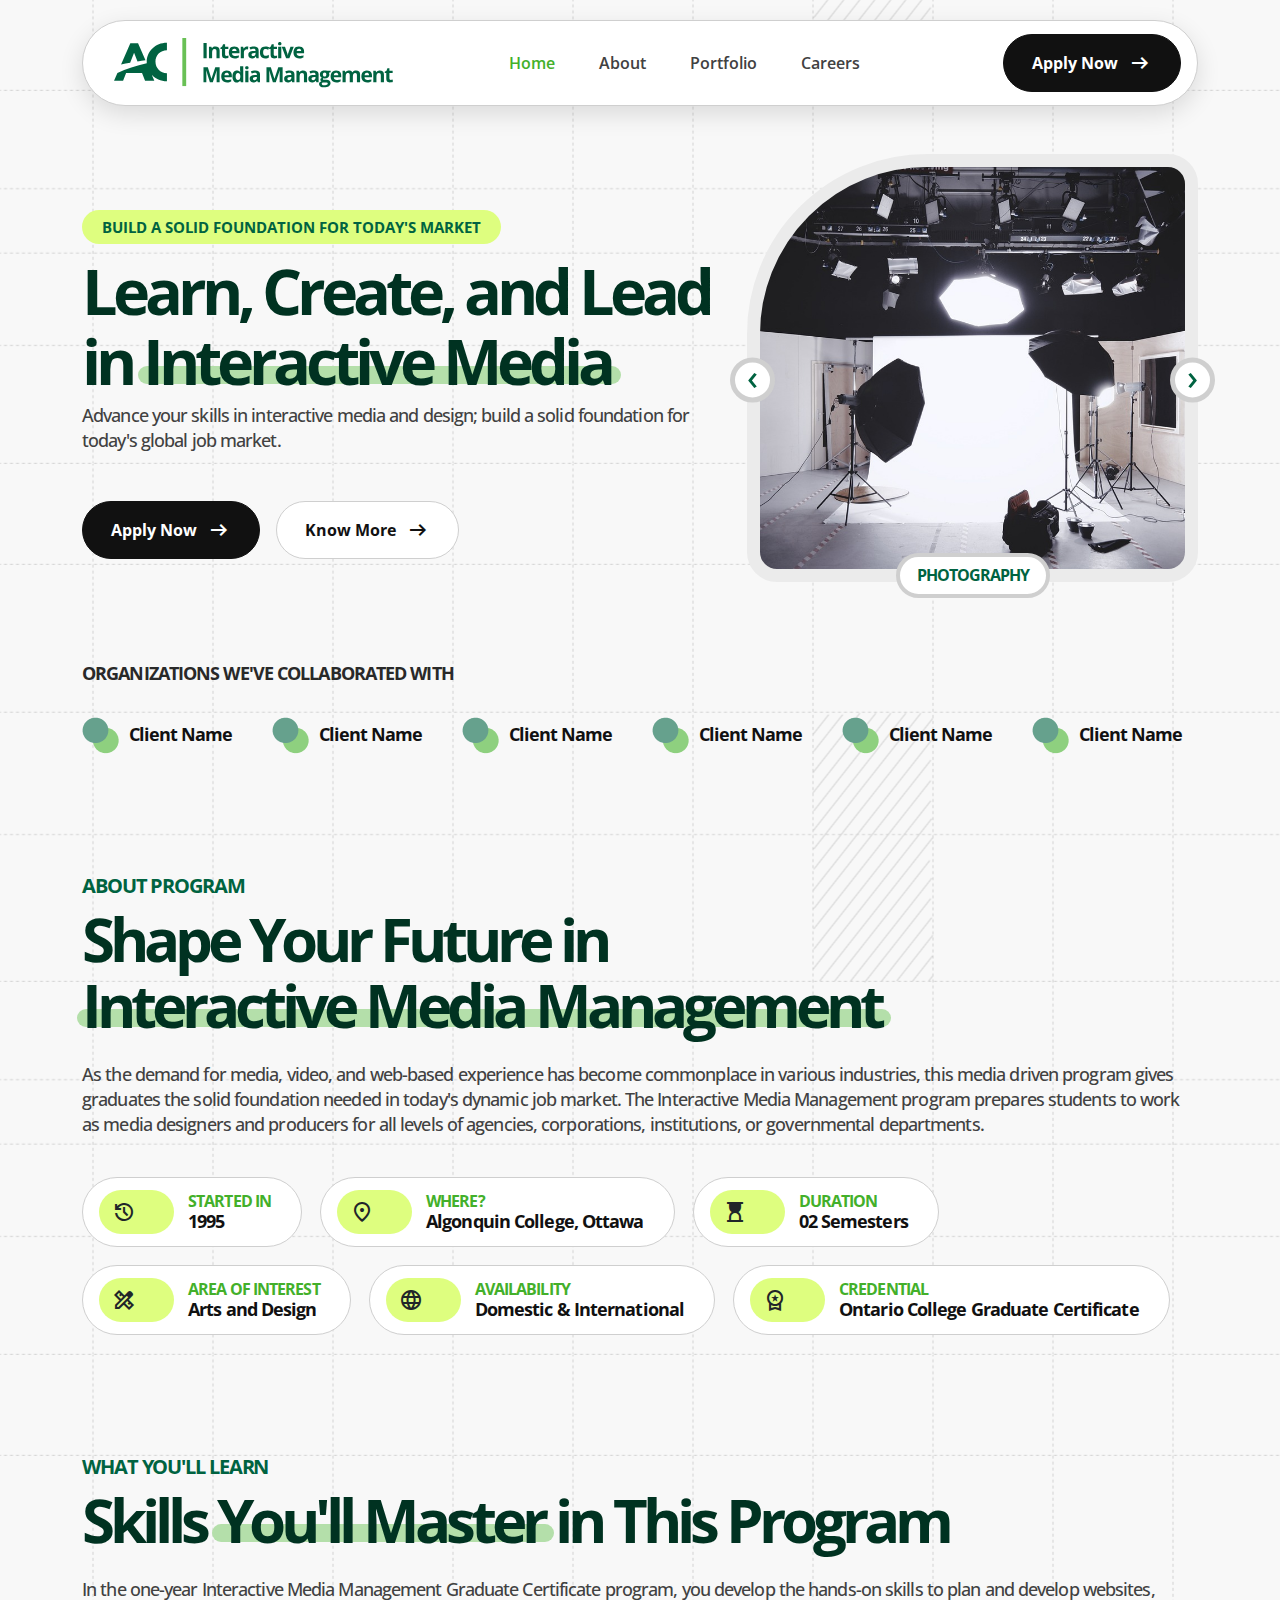
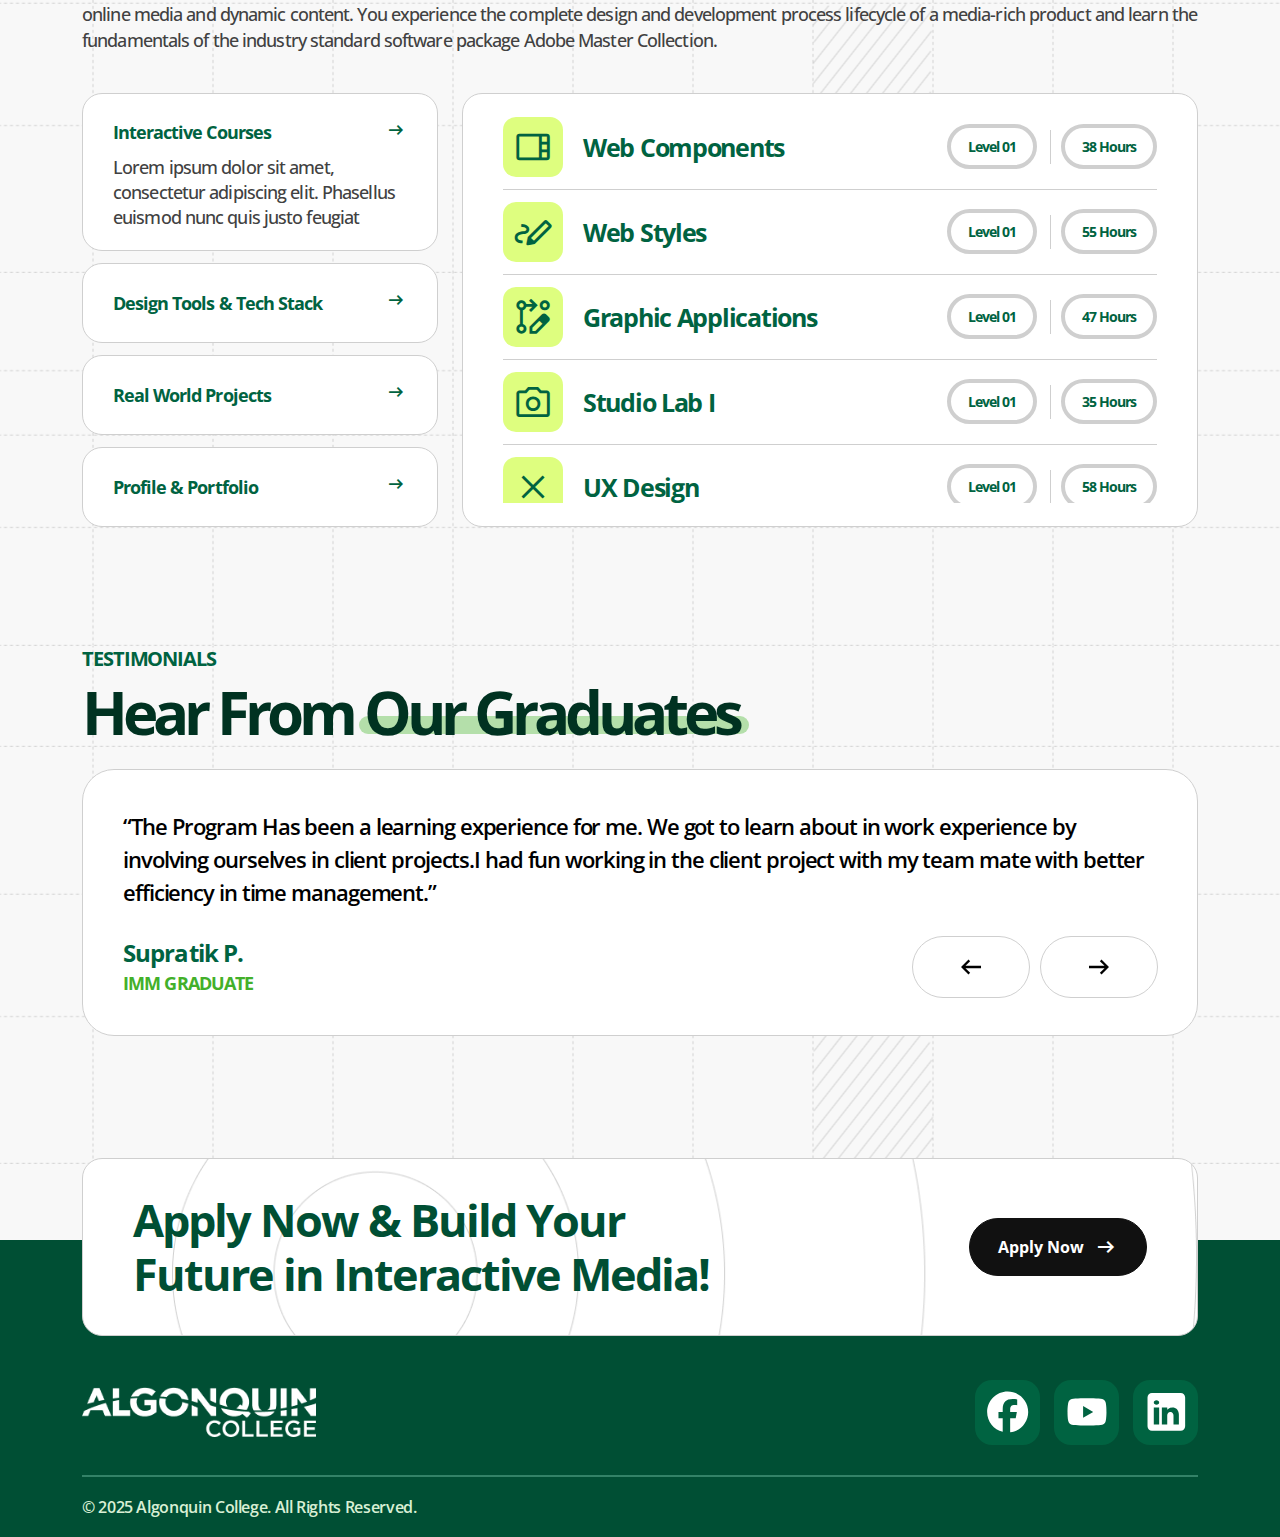
==== commit 49b01e2e: "Content Updates" ====
--- a/index.html
+++ b/index.html
@@ -52,13 +52,13 @@
                                         </a>
                                     </div>
                                     <ul class="no-style-list p-0 m-0 theme-menu">
-                                        <li><a href="index.html">Home</a></li>
+                                        <li><a class="active" href="index.html">Home</a></li>
                                         <li><a href="about.html">About</a></li>
                                         <li><a href="portfolio.html">Portfolio</a></li>
-                                        <li><a href="career.html">Career</a></li>
+                                        <li><a href="careers.html">Careers</a></li>
                                     </ul>
                                     <div class="d-block d-lg-none mt-5 px-3">
-                                        <a href="https://collegeapply.ontariocolleges.ca/Login?collegeCode=ALGO&programCode=0300X01F&lang=en" class="theme-button black w-100" target="_blank">
+                                        <a href="https://www.ontariocolleges.ca/en/apply-now?collegeCode=ALGO&programCode=0300X01F" class="theme-button black w-100" target="_blank">
                                             <span class="theme-button-text">Apply Now</span>
                                             <span class="material-symbols-outlined">arrow_right_alt</span>
                                         </a>
@@ -74,7 +74,7 @@
                                 </a>
                             </div>
                             <div class="ps-2 d-none d-lg-block">
-                                <a href="https://collegeapply.ontariocolleges.ca/Login?collegeCode=ALGO&programCode=0300X01F&lang=en" class="theme-button black" target="_blank">
+                                <a href="https://www.ontariocolleges.ca/en/apply-now?collegeCode=ALGO&programCode=0300X01F" class="theme-button black" target="_blank">
                                     <span class="theme-button-text">Apply Now</span>
                                     <span class="material-symbols-outlined">arrow_right_alt</span>
                                 </a>
@@ -96,7 +96,7 @@
                             <h1 class="banner-heading mt-2 pt-1 mb-2">Learn, Create, and Lead in <span class="banner-text-highlight">Interactive Media</span></h1>
                             <p class="body-text mt-3 mt-md-0">Advance your skills in interactive media and design; build a solid foundation for today's global job market.</p>
                             <div class="d-flex mt-4 mt-md-5">                           
-                                <a href="https://collegeapply.ontariocolleges.ca/Login?collegeCode=ALGO&programCode=0300X01F&lang=en" target="_blank"  class="theme-button black me-3">
+                                <a href="https://www.ontariocolleges.ca/en/apply-now?collegeCode=ALGO&programCode=0300X01F" target="_blank"  class="theme-button black me-3">
                                     <span class="theme-button-text">Apply Now</span>
                                     <span class="material-symbols-outlined">arrow_right_alt</span>
                                 </a>
@@ -134,7 +134,7 @@
         <section>
             <div class="container">
                 <div class="">
-                    <h3 class="heading-tiny">BRAND WE'VE COLLABORATED WITH</h3>
+                    <h3 class="heading-tiny">ORGANIZATIONS WE'VE COLLABORATED WITH</h3>
                 </div>
                 <div class="row">
                     <div class="col-6 col-md-4 col-xl-2">
@@ -705,7 +705,7 @@
                             </div>
                             <div class="col-md-5">
                                 <div class="d-flex justify-content-start justify-content-md-end mt-3 mt-md-0">
-                                    <a href="https://collegeapply.ontariocolleges.ca/Login?collegeCode=ALGO&programCode=0300X01F&lang=en" target="_blank" class="theme-button black">
+                                    <a href="https://www.ontariocolleges.ca/en/apply-now?collegeCode=ALGO&programCode=0300X01F" target="_blank" class="theme-button black">
                                         <span class="theme-button-text">Apply Now</span>
                                         <span class="material-symbols-outlined">arrow_right_alt</span>
                                     </a>
--- a/assets/css/custom/theme.css
+++ b/assets/css/custom/theme.css
@@ -467,7 +467,7 @@
     border-bottom: 1px solid #ddd;    
     color: var(--base-700);
     white-space: nowrap;
-    font-weight: 700;
+    font-weight: 600;
     font-size: 16px;
 }
 
@@ -545,7 +545,7 @@
     }
 
     .header {
-        padding: 0 19px 0 31px;
+        padding: 0 16px 0 31px;
     }
 }
 
@@ -1239,6 +1239,7 @@
 	background-position: top;
 	object-position: center;
 	border-radius: 10px;
+    background: #f8f8f8;
 }
 
 .about-gallery-box {
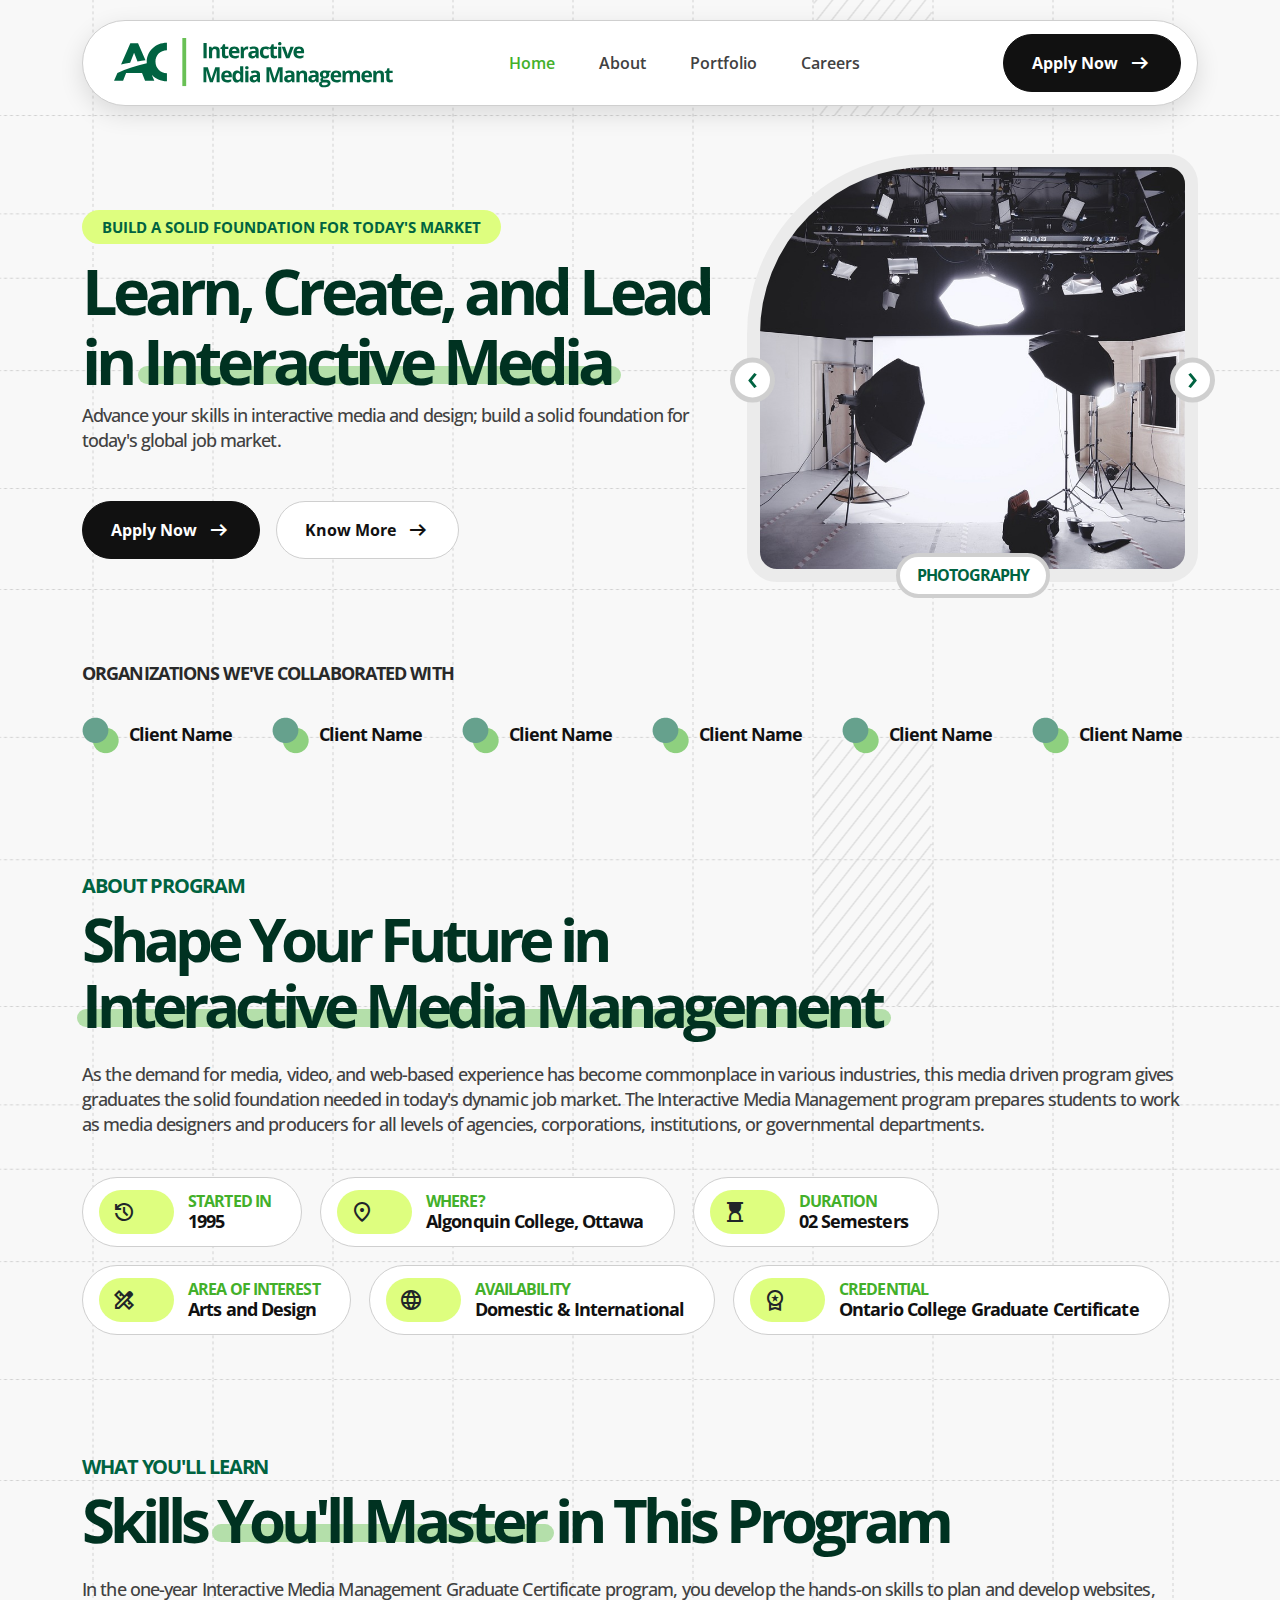
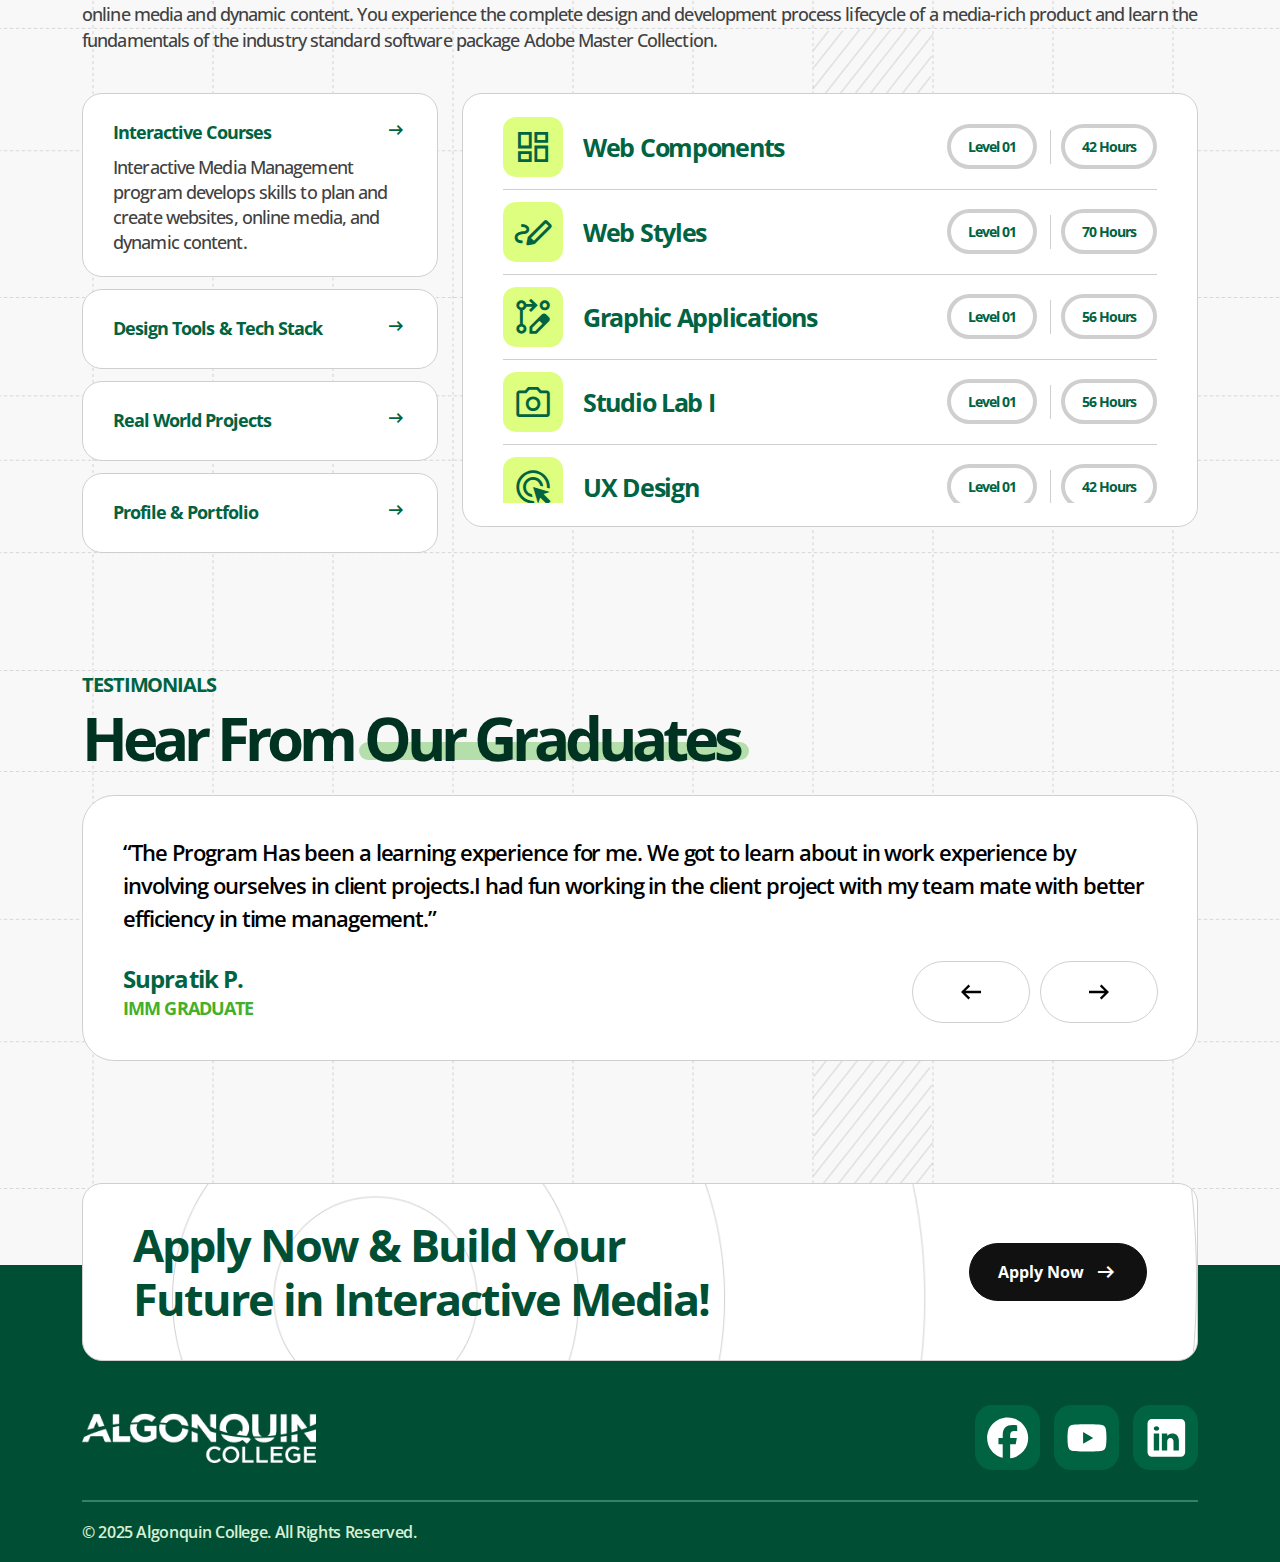
==== commit dd2ae823: "Content Updates" ====
--- a/index.html
+++ b/index.html
@@ -272,7 +272,7 @@
                                         </span>
                                     </div>
                                     <div class="accordion-content">
-                                        <p class="body-text mb-0">Lorem ipsum dolor sit amet, consectetur adipiscing elit. Phasellus euismod nunc quis justo feugiat</p>
+                                        <p class="body-text mb-0">Interactive Media Management program develops skills to plan and create websites, online media, and dynamic content.</p>
                                     </div>
                                 </div>   
                                 <div class="accordion-box">
@@ -283,7 +283,7 @@
                                         </span>
                                     </div>
                                     <div class="accordion-content">
-                                        <p class="body-text mb-0">Lorem ipsum dolor sit amet, consectetur adipiscing elit. Phasellus euismod nunc quis justo feugiat</p>
+                                        <p class="body-text mb-0">You experience the complete design and development process lifecycle of a media-rich product.</p>
                                     </div>
                                 </div>   
                                 <div class="accordion-box">
@@ -294,7 +294,7 @@
                                         </span>
                                     </div>
                                     <div class="accordion-content">
-                                        <p class="body-text mb-0">Lorem ipsum dolor sit amet, consectetur adipiscing elit. Phasellus euismod nunc quis justo feugiat</p>
+                                        <p class="body-text mb-0">Throughout the program, as you apply your skills on solo projects and team-based applications.</p>
                                     </div>
                                 </div>   
                                 <div class="accordion-box">
@@ -305,7 +305,7 @@
                                         </span>
                                     </div>
                                     <div class="accordion-content">
-                                        <p class="body-text mb-0">Lorem ipsum dolor sit amet, consectetur adipiscing elit. Phasellus euismod nunc quis justo feugiat</p>
+                                        <p class="body-text mb-0">Interactive Media Management helps build a strong profile and portfolio, showcasing your skills to land your dream job.</p>
                                     </div>
                                 </div>   
                             </div>
@@ -316,7 +316,7 @@
                                     <div class="course-box-wrap">
                                         <div class="course-box">
                                             <div class="course-icon">
-                                                <span class="material-symbols-outlined">view_sidebar</span>
+                                                <span class="material-symbols-outlined">dashboard</span>
                                             </div>
                                             <div class="course-text">
                                                 <h3 class="course-heading">Web Components</h3>
@@ -324,9 +324,10 @@
                                         </div>
                                         <div class="course-box-tags">
                                             <span class="course-tag theme-tag">Level 01</span>
-                                            <span class="course-tag theme-tag">38 Hours</span>
-                                        </div>
-                                    </div>
+                                            <span class="course-tag theme-tag">42 Hours</span>
+                                        </div>
+                                    </div>
+                                    
                                     <div class="course-box-wrap">
                                         <div class="course-box">
                                             <div class="course-icon">
@@ -338,9 +339,10 @@
                                         </div>
                                         <div class="course-box-tags">
                                             <span class="course-tag theme-tag">Level 01</span>
-                                            <span class="course-tag theme-tag">55 Hours</span>
-                                        </div>
-                                    </div>
+                                            <span class="course-tag theme-tag">70 Hours</span>
+                                        </div>
+                                    </div>
+                                    
                                     <div class="course-box-wrap">
                                         <div class="course-box">
                                             <div class="course-icon">
@@ -352,9 +354,10 @@
                                         </div>
                                         <div class="course-box-tags">
                                             <span class="course-tag theme-tag">Level 01</span>
-                                            <span class="course-tag theme-tag">47 Hours</span>
-                                        </div>
-                                    </div>
+                                            <span class="course-tag theme-tag">56 Hours</span>
+                                        </div>
+                                    </div>
+                                    
                                     <div class="course-box-wrap">
                                         <div class="course-box">
                                             <div class="course-icon">
@@ -366,13 +369,14 @@
                                         </div>
                                         <div class="course-box-tags">
                                             <span class="course-tag theme-tag">Level 01</span>
-                                            <span class="course-tag theme-tag">35 Hours</span>
-                                        </div>
-                                    </div>
-                                    <div class="course-box-wrap">
-                                        <div class="course-box">
-                                            <div class="course-icon">
-                                                <span class="material-symbols-outlined">close</span>
+                                            <span class="course-tag theme-tag">56 Hours</span>
+                                        </div>
+                                    </div>
+                                    
+                                    <div class="course-box-wrap">
+                                        <div class="course-box">
+                                            <div class="course-icon">
+                                                <span class="material-symbols-outlined">ads_click</span>
                                             </div>
                                             <div class="course-text">
                                                 <h3 class="course-heading">UX Design</h3>
@@ -380,21 +384,97 @@
                                         </div>
                                         <div class="course-box-tags">
                                             <span class="course-tag theme-tag">Level 01</span>
-                                            <span class="course-tag theme-tag">58 Hours</span>
-                                        </div>
-                                    </div>
-                                    <div class="course-box-wrap">
-                                        <div class="course-box">
-                                            <div class="course-icon">
-                                                <span class="material-symbols-outlined">close</span>
-                                            </div>
-                                            <div class="course-text">
-                                                <h3 class="course-heading">Web Components</h3>
-                                            </div>
-                                        </div>
-                                        <div class="course-box-tags">
-                                            <span class="course-tag theme-tag">Level 01</span>
-                                            <span class="course-tag theme-tag">50 Hours</span>
+                                            <span class="course-tag theme-tag">42 Hours</span>
+                                        </div>
+                                    </div>
+                                    
+                                    <div class="course-box-wrap">
+                                        <div class="course-box">
+                                            <div class="course-icon">
+                                                <span class="material-symbols-outlined">video_file</span>
+                                            </div>
+                                            <div class="course-text">
+                                                <h3 class="course-heading">Video Composition</h3>
+                                            </div>
+                                        </div>
+                                        <div class="course-box-tags">
+                                            <span class="course-tag theme-tag">Level 01</span>
+                                            <span class="course-tag theme-tag">56 Hours</span>
+                                        </div>
+                                    </div>
+                                    <div class="course-box-wrap">
+                                        <div class="course-box">
+                                            <div class="course-icon">
+                                                <span class="material-symbols-outlined">animation</span>
+                                            </div>
+                                            <div class="course-text">
+                                                <h3 class="course-heading">Motion Graphic Effects</h3>
+                                            </div>
+                                        </div>
+                                        <div class="course-box-tags">
+                                            <span class="course-tag theme-tag">Level 02</span>
+                                            <span class="course-tag theme-tag">42 Hours</span>
+                                        </div>
+                                    </div>
+                                    
+                                    <div class="course-box-wrap">
+                                        <div class="course-box">
+                                            <div class="course-icon">
+                                                <span class="material-symbols-outlined">developer_mode_tv</span>
+                                                
+                                            </div>
+                                            <div class="course-text">
+                                                <h3 class="course-heading">Client-Side Development</h3>
+                                            </div>
+                                        </div>
+                                        <div class="course-box-tags">
+                                            <span class="course-tag theme-tag">Level 02</span>
+                                            <span class="course-tag theme-tag">56 Hours</span>
+                                        </div>
+                                    </div>
+                                    
+                                    <div class="course-box-wrap">
+                                        <div class="course-box">
+                                            <div class="course-icon">
+                                                <span class="material-symbols-outlined">add_a_photo</span>
+                                            </div>
+                                            <div class="course-text">
+                                                <h3 class="course-heading">Studio Lab II</h3>
+                                            </div>
+                                        </div>
+                                        <div class="course-box-tags">
+                                            <span class="course-tag theme-tag">Level 02</span>
+                                            <span class="course-tag theme-tag">42 Hours</span>
+                                        </div>
+                                    </div>
+                                    
+                                    <div class="course-box-wrap">
+                                        <div class="course-box">
+                                            <div class="course-icon">
+                                                <span class="material-symbols-outlined">database_search</span>
+                                            </div>
+                                            <div class="course-text">
+                                                <h3 class="course-heading">Database and Server-Side Development</h3>
+                                            </div>
+                                        </div>
+                                        <div class="course-box-tags">
+                                            <span class="course-tag theme-tag">Level 02</span>
+                                            <span class="course-tag theme-tag">42 Hours</span>
+                                        </div>
+                                    </div>
+                                    
+                                    <div class="course-box-wrap">
+                                        <div class="course-box">
+                                            <div class="course-icon">
+                                                <span class="material-symbols-outlined">work</span>
+                                            </div>
+                                            <div class="course-text">
+                                                <h3 class="course-heading">Client Projects</h3>
+                                            </div>
+                                        </div>
+                                        <div class="course-box-tags">
+                                            <span class="course-tag theme-tag">Level 02</span>
+                                            <span class="course-tag theme-tag">84 Hours</span>
                                         </div>
                                     </div>
                                 </div>
@@ -416,7 +496,7 @@
                                     <div class="course-box-wrap">
                                         <div class="course-box">
                                             <div class="course-icon">
-                                                <span class="material-symbols-outlined">close</span>
+                                                <span class="material-symbols-outlined">ads_click</span>
                                             </div>
                                             <div class="course-text">
                                                 <h3 class="course-heading">UX Design</h3>
--- a/assets/css/custom/theme.css
+++ b/assets/css/custom/theme.css
@@ -974,6 +974,7 @@
     }   
     .course-box {
         gap: 20px;
+        max-width: calc(100% - 270px);
     }
 } 
 
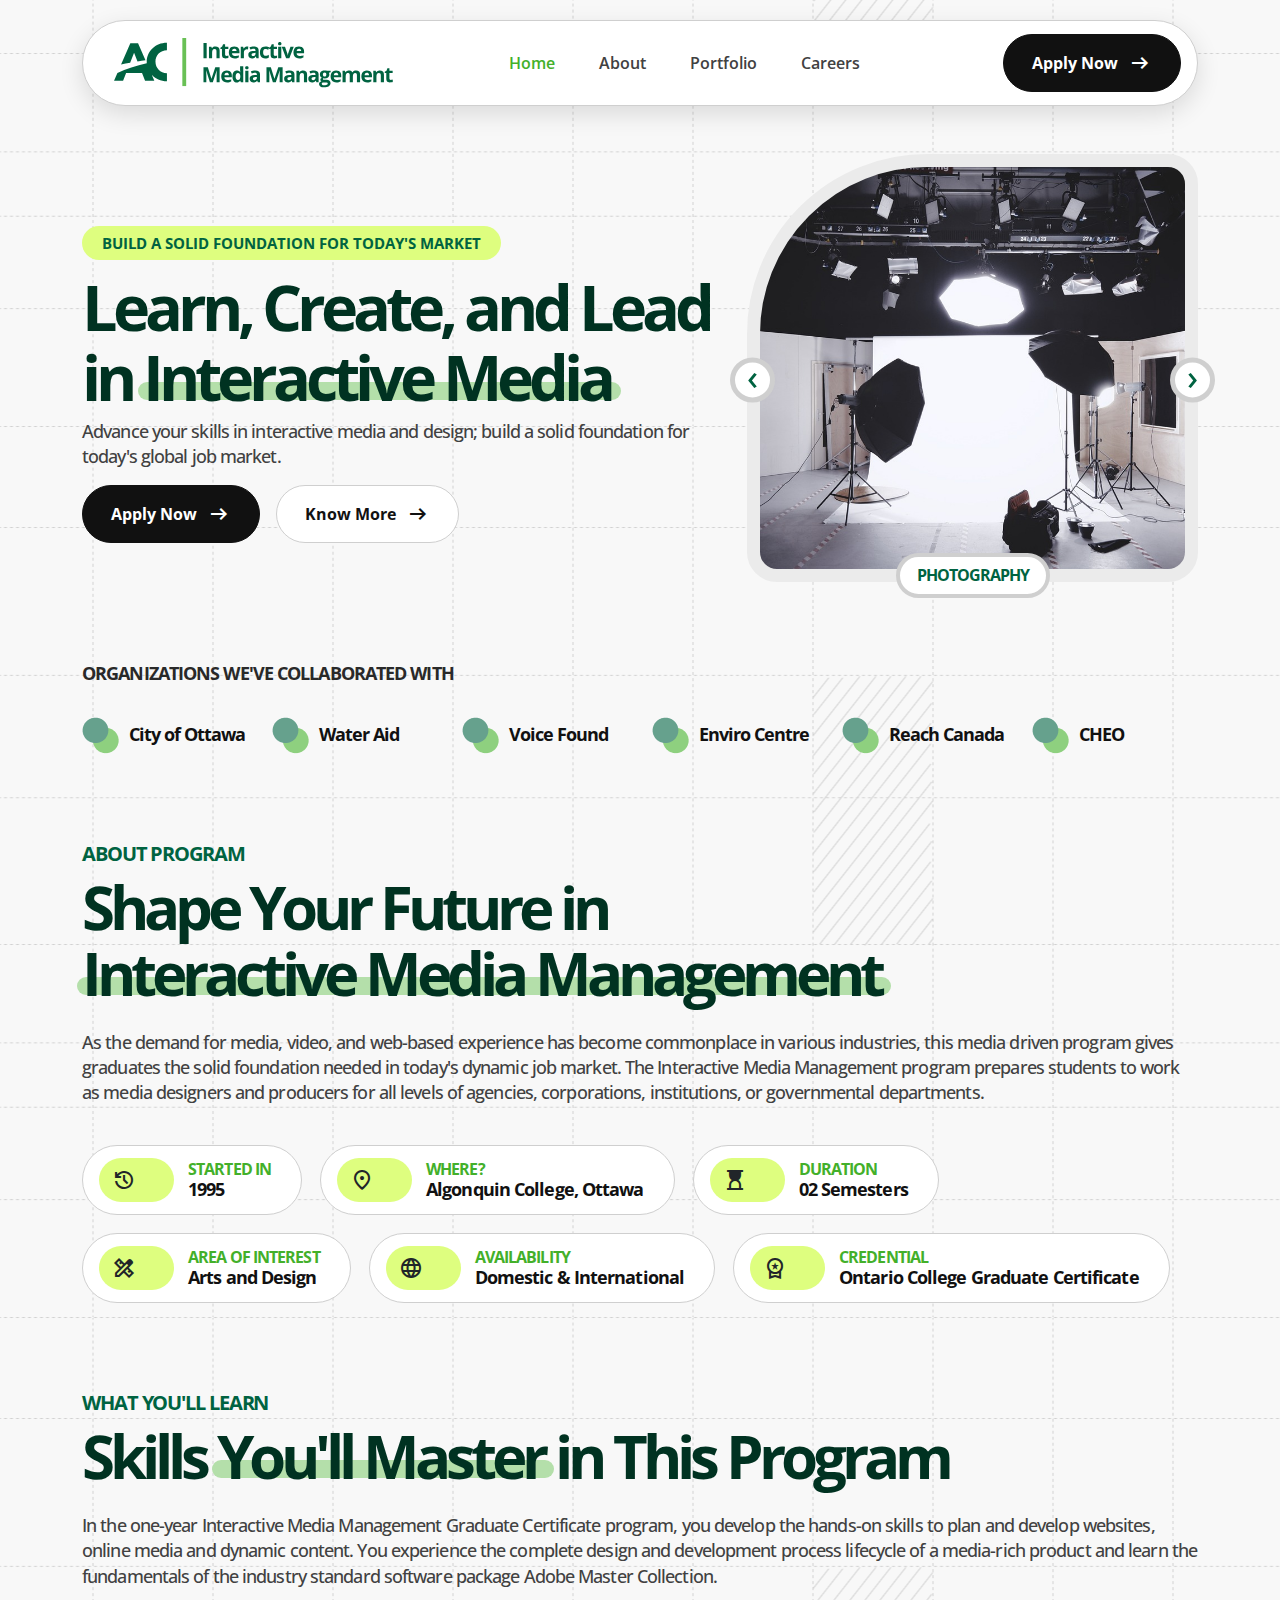
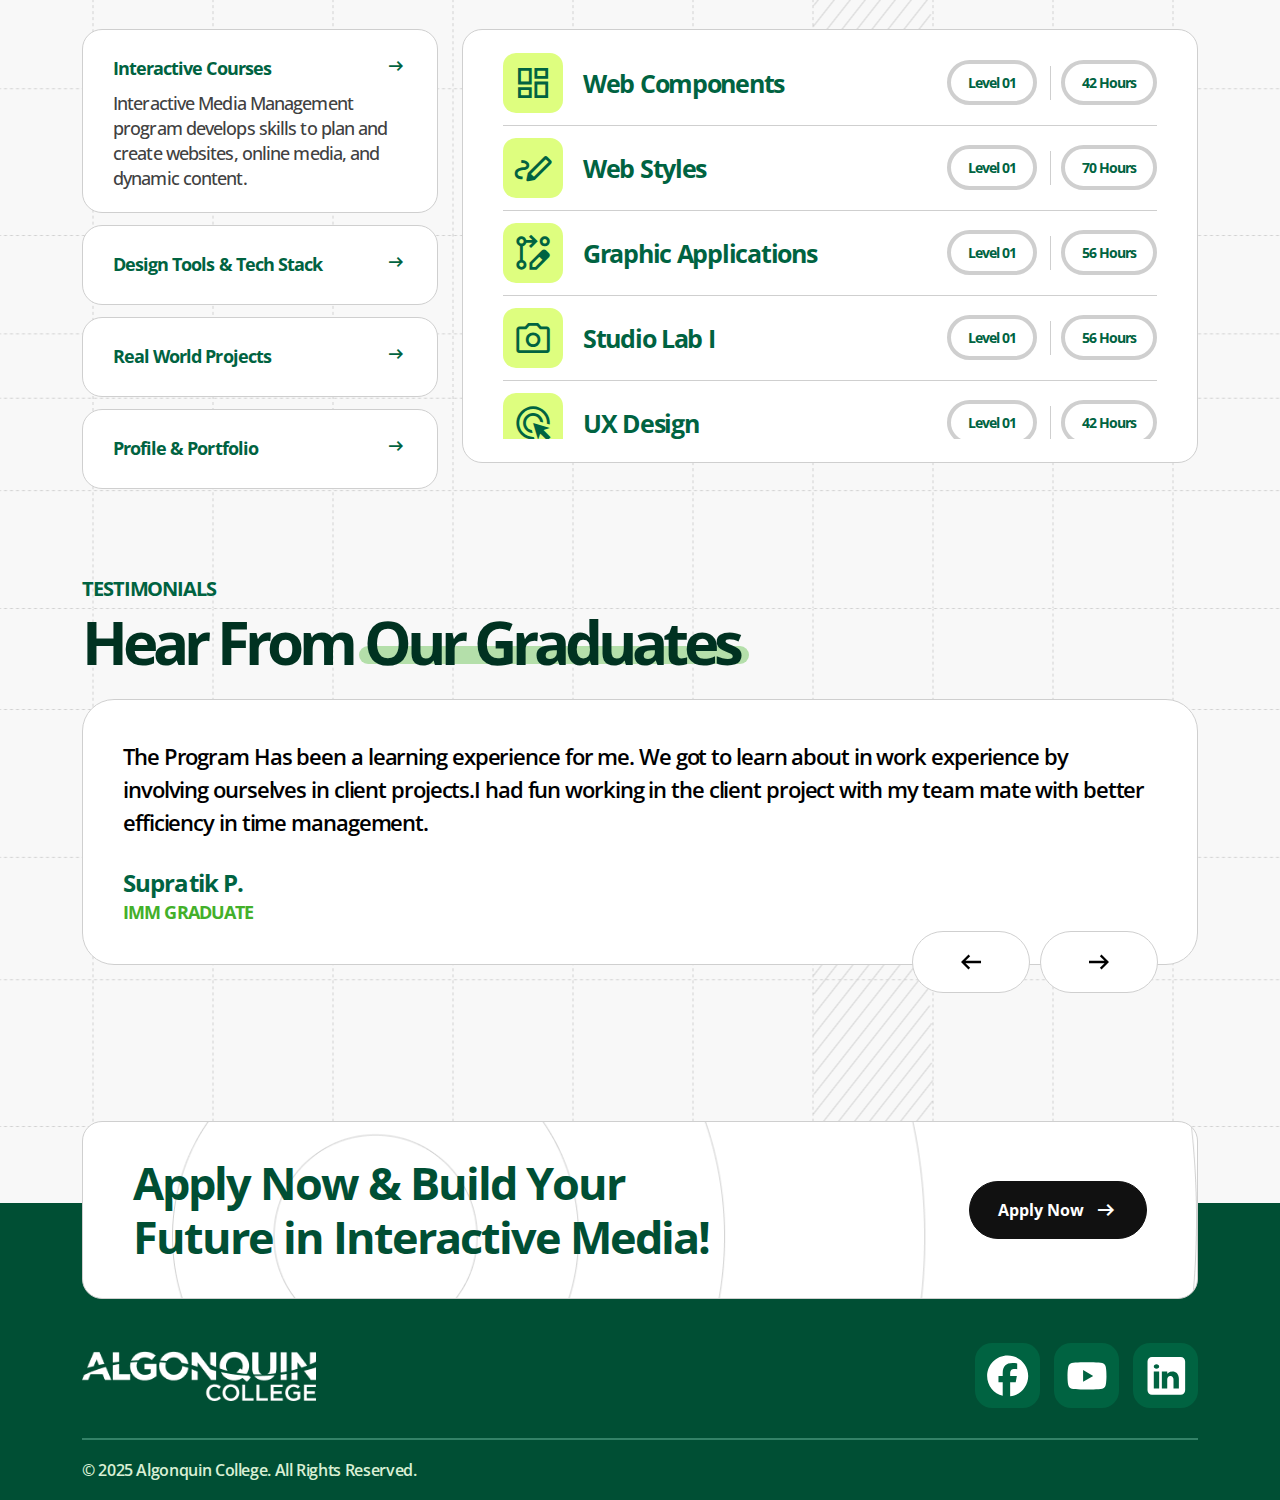
==== commit 19f35ee2: "Content changes" ====
--- a/index.html
+++ b/index.html
@@ -95,7 +95,7 @@
                             <span class="banner-highlights">BUILD A SOLID FOUNDATION FOR TODAY'S MARKET</span>
                             <h1 class="banner-heading mt-2 pt-1 mb-2">Learn, Create, and Lead in <span class="banner-text-highlight">Interactive Media</span></h1>
                             <p class="body-text mt-3 mt-md-0">Advance your skills in interactive media and design; build a solid foundation for today's global job market.</p>
-                            <div class="d-flex mt-4 mt-md-5">                           
+                            <div class="d-flex mt-4 mt-md-3">                           
                                 <a href="https://www.ontariocolleges.ca/en/apply-now?collegeCode=ALGO&programCode=0300X01F" target="_blank"  class="theme-button black me-3">
                                     <span class="theme-button-text">Apply Now</span>
                                     <span class="material-symbols-outlined">arrow_right_alt</span>
@@ -142,7 +142,7 @@
                             <div class="company-image">
                                 <img src="assets/images/company-logo.png" alt="Company 1" class="img-fluid">
                             </div>
-                            <h3 class="company-name">Client Name</h3>
+                            <h3 class="company-name">City of Ottawa</h3>
                         </div>
                     </div>
                     <div class="col-6 col-md-4 col-xl-2">
@@ -150,7 +150,7 @@
                             <div class="company-image">
                                 <img src="assets/images/company-logo.png" alt="Company 1" class="img-fluid">
                             </div>
-                            <h3 class="company-name">Client Name</h3>
+                            <h3 class="company-name">Water Aid</h3>
                         </div>
                     </div>
                     <div class="col-6 col-md-4 col-xl-2">
@@ -158,7 +158,7 @@
                             <div class="company-image">
                                 <img src="assets/images/company-logo.png" alt="Company 1" class="img-fluid">
                             </div>
-                            <h3 class="company-name">Client Name</h3>
+                            <h3 class="company-name">Voice Found</h3>
                         </div>
                     </div>
                     <div class="col-6 col-md-4 col-xl-2">
@@ -166,7 +166,7 @@
                             <div class="company-image">
                                 <img src="assets/images/company-logo.png" alt="Company 1" class="img-fluid">
                             </div>
-                            <h3 class="company-name">Client Name</h3>
+                            <h3 class="company-name">Enviro Centre</h3>
                         </div>
                     </div>
                     <div class="col-6 col-md-4 col-xl-2">
@@ -174,7 +174,7 @@
                             <div class="company-image">
                                 <img src="assets/images/company-logo.png" alt="Company 1" class="img-fluid">
                             </div>
-                            <h3 class="company-name">Client Name</h3>
+                            <h3 class="company-name">Reach Canada</h3>
                         </div>
                     </div>
                     <div class="col-6 col-md-4 col-xl-2">
@@ -182,14 +182,14 @@
                             <div class="company-image">
                                 <img src="assets/images/company-logo.png" alt="Company 1" class="img-fluid">
                             </div>
-                            <h3 class="company-name">Client Name</h3>
+                            <h3 class="company-name">CHEO</h3>
                         </div>
                     </div>
                 </div>
             </div>
         </section>
         <section>
-            <div class="container pt-4 mt-4 mt-md-5 pt-md-5">
+            <div class="container pt-4 mt-4 mt-md-3 pt-md-5">
                 <div class="pt-4">
                     <h3 class="heading-medium">ABOUT PROGRAM</h3>
                     <h2 class="heading-text mt-2">Shape Your Future in  <span class="heading-text-highlight">Interactive Media Management</span></h2>
@@ -254,7 +254,7 @@
             </div>
         </section>
         <section>
-            <div class="container pt-4 mt-4 mt-md-5 pt-md-5">
+            <div class="container pt-4 mt-4 mt-md-3 pt-md-5">
                 <div class="pt-4">
                     <h3 class="heading-medium">WHAT YOU'LL LEARN</h3>
                     <h2 class="heading-text mt-2">Skills  <span class="heading-text-highlight">You'll Master</span> in This Program</h2>
@@ -743,7 +743,7 @@
             </div>
         </section>
         <section>
-            <div class="container pt-4 mt-4 mt-md-5 pt-md-5">
+            <div class="container pt-4 mt-4 mt-md-3 pt-md-5">
                 <div class="pt-4">
                     <h3 class="heading-medium">TESTIMONIALS</h3>
                     <h2 class="heading-text mt-2">Hear From <span class="heading-text-highlight">Our Graduates</span></h2>
@@ -752,22 +752,36 @@
                     <div class="owl-carousel owl-theme testimonials-owl theme-arrow">
                         <div class="item">
                             <div class="testimonials-box">
-                                <p class="testimonials-quote">“The Program Has been a learning experience for me. We got to learn about in work experience by involving ourselves in client projects.I had fun working in the client project with my team mate with better efficiency in time management.”</p>
+                                <p class="testimonials-quote">The Program Has been a learning experience for me. We got to learn about in work experience by involving ourselves in client projects.I had fun working in the client project with my team mate with better efficiency in time management.</p>
                                 <h3 class="heading-24 green">Supratik P.</h3>
                                 <h4 class="heading-17">IMM GRADUATE</h4>
                             </div>
                         </div>
                         <div class="item">
                             <div class="testimonials-box">
-                                <p class="testimonials-quote">“The Program Has been a learning experience for me. We got to learn about in work experience by involving ourselves in client projects.I had fun working in the client project with my team mate with better efficiency in time management.”</p>
-                                <h3 class="heading-24 green">Supratik P.</h3>
+                                <p class="testimonials-quote">The Interactive Media Management program helped me to build upon my employable skills in web, graphic and multimedia design. I have been able to use these skills to enhance my career in art galleries and archival institutions by creating interactive web and social media experiences, using a camera to photograph artworks and exhibitions, and to design branding/promotional materials for both print and web. Overall, I am very happy that I took the program since it has given me an edge within my field.</p>
+                                <h3 class="heading-24 green">Danuta S.</h3>
                                 <h4 class="heading-17">IMM GRADUATE</h4>
                             </div>
                         </div>
                         <div class="item">
                             <div class="testimonials-box">
-                                <p class="testimonials-quote">“The Program Has been a learning experience for me. We got to learn about in work experience by involving ourselves in client projects.I had fun working in the client project with my team mate with better efficiency in time management.”</p>
-                                <h3 class="heading-24 green">Supratik P.</h3>
+                                <p class="testimonials-quote">This program has not only given me the knowledge needed in the workplace but also the skills. It was truly a great experience! In a short time, the interactive multimedia program has provided me with various tools needed in the workplace. I very much enjoyed this program! Thank you for the experience!</p>
+                                <h3 class="heading-24 green">Tracy K.</h3>
+                                <h4 class="heading-17">IMM GRADUATE</h4>
+                            </div>
+                        </div>
+                        <div class="item">
+                            <div class="testimonials-box">
+                                <p class="testimonials-quote">The Interactive Multimedia course is an excellent program, the professors are always there for us providing ever so needed advice or help. The course material is very robust and keeps up with the ever changing technological times. I'm really glad I chose this program, I'm loving every moment of it!</p>
+                                <h3 class="heading-24 green">Leighton R.</h3>
+                                <h4 class="heading-17">IMM GRADUATE</h4>
+                            </div>
+                        </div>
+                        <div class="item">
+                            <div class="testimonials-box">
+                                <p class="testimonials-quote">In fact I am really lucky to have taken this program here at Algonquin College. As an international student, I will be ready to make difference in my career in my future jobs when I go back to Brazil. Thank you.</p>
+                                <h3 class="heading-24 green">Wilson F.</h3>
                                 <h4 class="heading-17">IMM GRADUATE</h4>
                             </div>
                         </div>
@@ -776,7 +790,7 @@
             </div>
         </section>
         <section class="overlap-footer">
-            <div class="container pt-4 mt-4 mt-md-5 pt-md-5">
+            <div class="container pt-4 mt-4 mt-md-3 pt-md-5">
                 <div class="pt-4">
                     <div class="cta-wrap">
                         <div class="row align-items-center">
--- a/assets/css/custom/theme.css
+++ b/assets/css/custom/theme.css
@@ -974,7 +974,7 @@
     }   
     .course-box {
         gap: 20px;
-        max-width: calc(100% - 270px);
+        /* max-width: calc(100% - 270px); */
     }
 } 
 
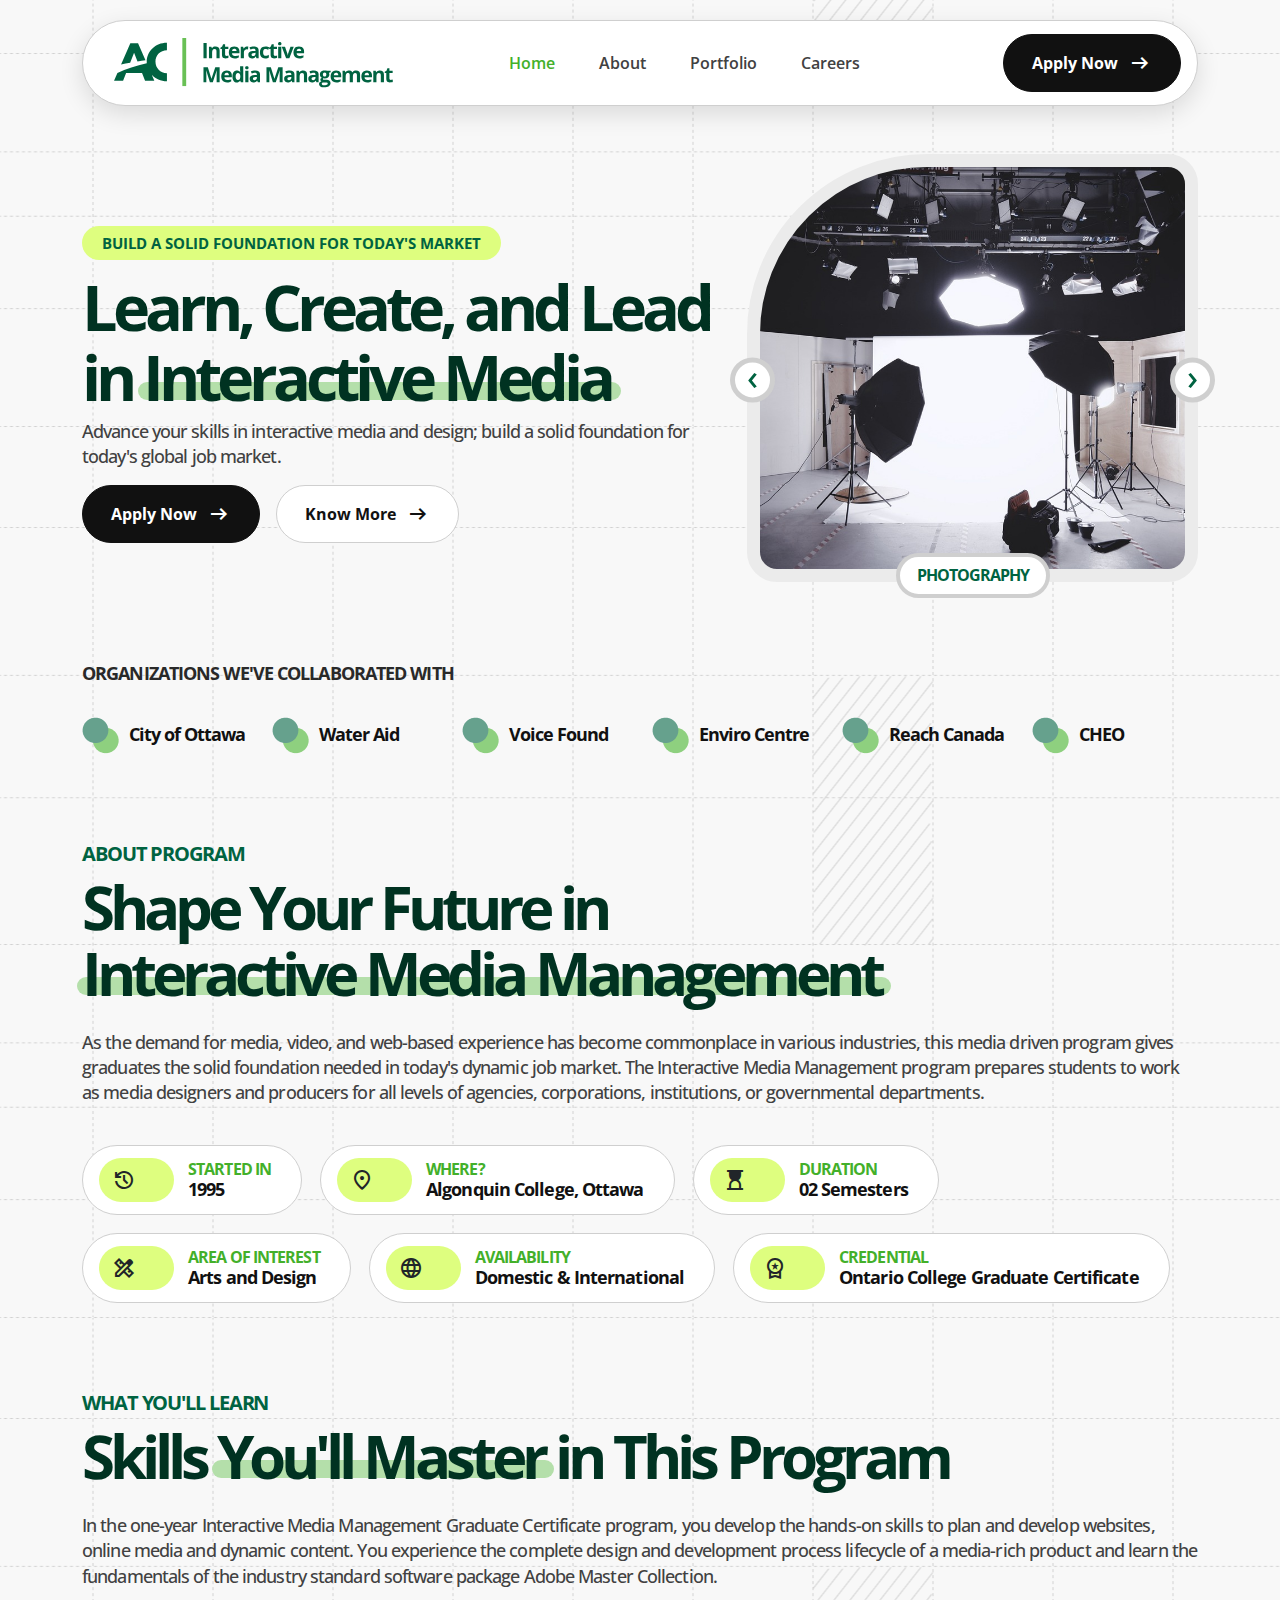
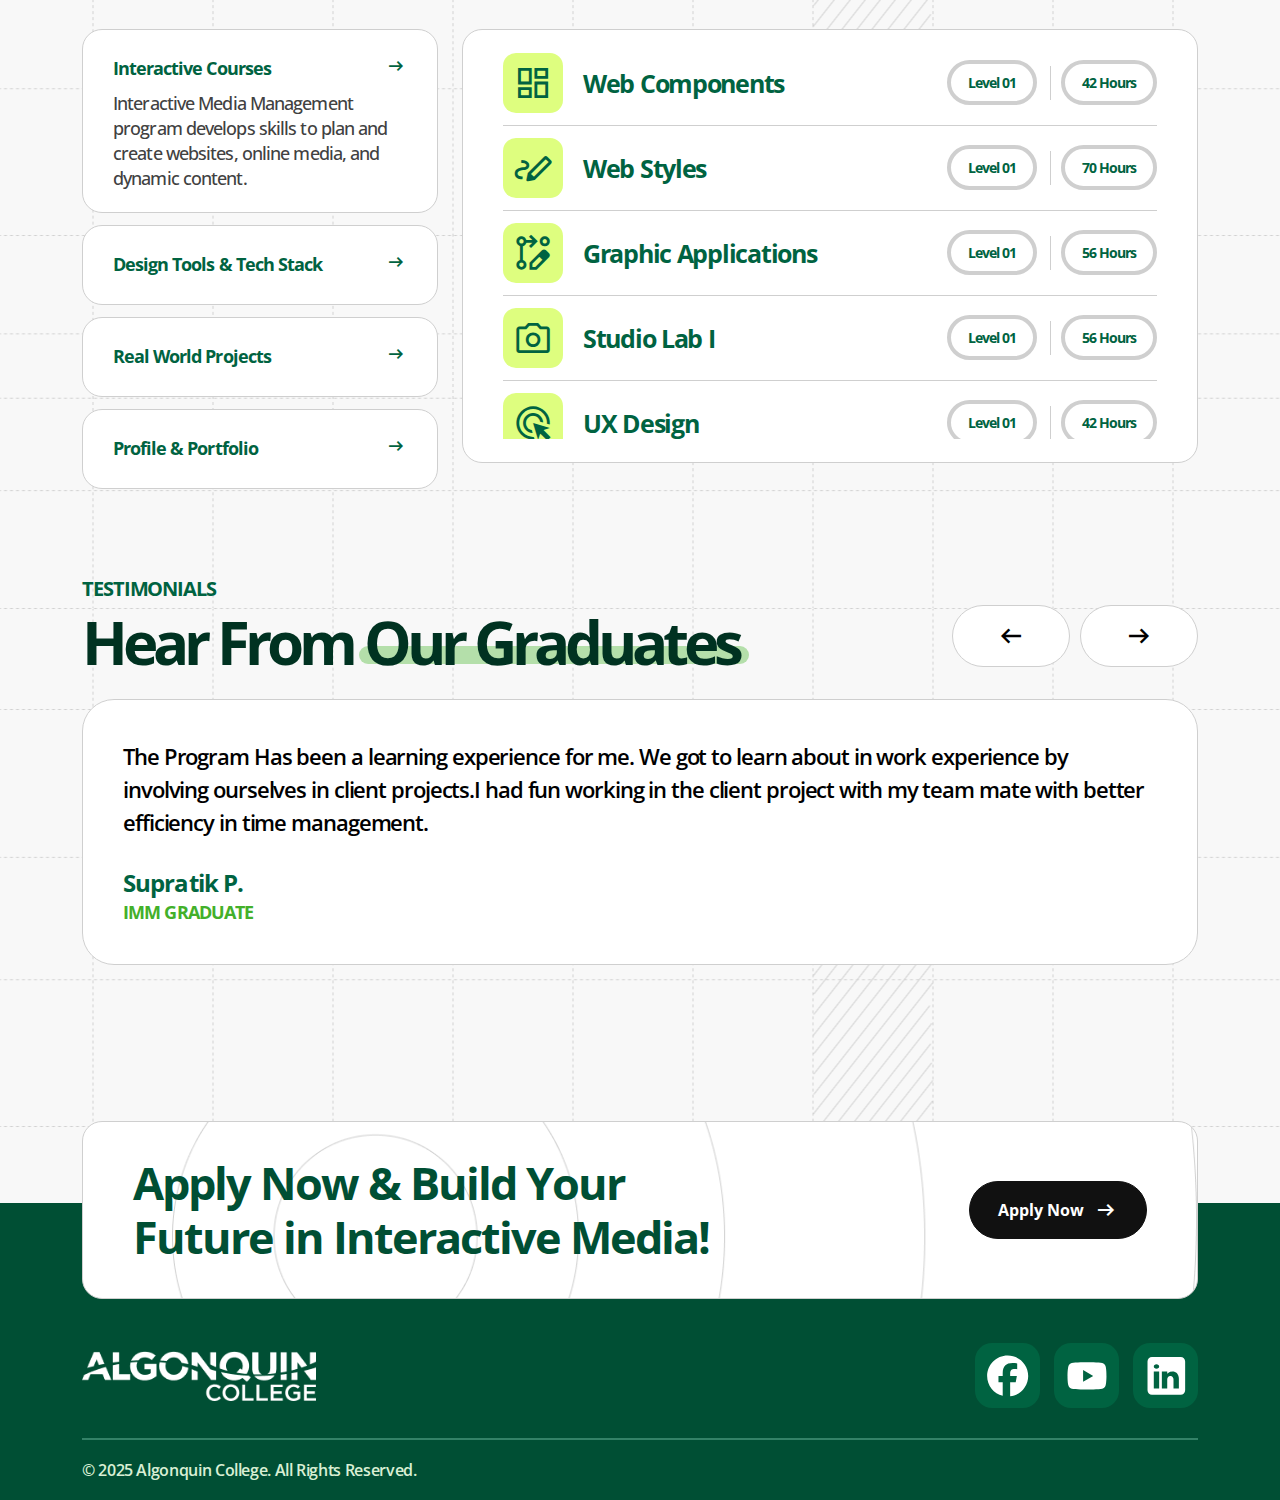
==== commit 4e3f97d5: "Bugs" ====
--- a/index.html
+++ b/index.html
@@ -745,44 +745,48 @@
         <section>
             <div class="container pt-4 mt-4 mt-md-3 pt-md-5">
                 <div class="pt-4">
-                    <h3 class="heading-medium">TESTIMONIALS</h3>
-                    <h2 class="heading-text mt-2">Hear From <span class="heading-text-highlight">Our Graduates</span></h2>
-                </div>
-                <div class="testimonials pt-3">
-                    <div class="owl-carousel owl-theme testimonials-owl theme-arrow">
-                        <div class="item">
-                            <div class="testimonials-box">
-                                <p class="testimonials-quote">The Program Has been a learning experience for me. We got to learn about in work experience by involving ourselves in client projects.I had fun working in the client project with my team mate with better efficiency in time management.</p>
-                                <h3 class="heading-24 green">Supratik P.</h3>
-                                <h4 class="heading-17">IMM GRADUATE</h4>
-                            </div>
-                        </div>
-                        <div class="item">
-                            <div class="testimonials-box">
-                                <p class="testimonials-quote">The Interactive Media Management program helped me to build upon my employable skills in web, graphic and multimedia design. I have been able to use these skills to enhance my career in art galleries and archival institutions by creating interactive web and social media experiences, using a camera to photograph artworks and exhibitions, and to design branding/promotional materials for both print and web. Overall, I am very happy that I took the program since it has given me an edge within my field.</p>
-                                <h3 class="heading-24 green">Danuta S.</h3>
-                                <h4 class="heading-17">IMM GRADUATE</h4>
-                            </div>
-                        </div>
-                        <div class="item">
-                            <div class="testimonials-box">
-                                <p class="testimonials-quote">This program has not only given me the knowledge needed in the workplace but also the skills. It was truly a great experience! In a short time, the interactive multimedia program has provided me with various tools needed in the workplace. I very much enjoyed this program! Thank you for the experience!</p>
-                                <h3 class="heading-24 green">Tracy K.</h3>
-                                <h4 class="heading-17">IMM GRADUATE</h4>
-                            </div>
-                        </div>
-                        <div class="item">
-                            <div class="testimonials-box">
-                                <p class="testimonials-quote">The Interactive Multimedia course is an excellent program, the professors are always there for us providing ever so needed advice or help. The course material is very robust and keeps up with the ever changing technological times. I'm really glad I chose this program, I'm loving every moment of it!</p>
-                                <h3 class="heading-24 green">Leighton R.</h3>
-                                <h4 class="heading-17">IMM GRADUATE</h4>
-                            </div>
-                        </div>
-                        <div class="item">
-                            <div class="testimonials-box">
-                                <p class="testimonials-quote">In fact I am really lucky to have taken this program here at Algonquin College. As an international student, I will be ready to make difference in my career in my future jobs when I go back to Brazil. Thank you.</p>
-                                <h3 class="heading-24 green">Wilson F.</h3>
-                                <h4 class="heading-17">IMM GRADUATE</h4>
+                    <div class="position-relative owl-heading-btns">
+                        <div class="">
+                            <h3 class="heading-medium">TESTIMONIALS</h3>
+                            <h2 class="heading-text mt-2">Hear From <span class="heading-text-highlight">Our Graduates</span></h2>
+                        </div>
+                        <div class="testimonials pt-3">
+                            <div class="owl-carousel owl-theme testimonials-owl theme-arrow">
+                                <div class="item">
+                                    <div class="testimonials-box">
+                                        <p class="testimonials-quote">The Program Has been a learning experience for me. We got to learn about in work experience by involving ourselves in client projects.I had fun working in the client project with my team mate with better efficiency in time management.</p>
+                                        <h3 class="heading-24 green">Supratik P.</h3>
+                                        <h4 class="heading-17">IMM GRADUATE</h4>
+                                    </div>
+                                </div>
+                                <div class="item">
+                                    <div class="testimonials-box">
+                                        <p class="testimonials-quote">The Interactive Media Management program helped me to build upon my employable skills in web, graphic and multimedia design. I have been able to use these skills to enhance my career in art galleries and archival institutions by creating interactive web and social media experiences, using a camera to photograph artworks and exhibitions, and to design branding/promotional materials for both print and web. Overall, I am very happy that I took the program since it has given me an edge within my field.</p>
+                                        <h3 class="heading-24 green">Danuta S.</h3>
+                                        <h4 class="heading-17">IMM GRADUATE</h4>
+                                    </div>
+                                </div>
+                                <div class="item">
+                                    <div class="testimonials-box">
+                                        <p class="testimonials-quote">This program has not only given me the knowledge needed in the workplace but also the skills. It was truly a great experience! In a short time, the interactive multimedia program has provided me with various tools needed in the workplace. I very much enjoyed this program! Thank you for the experience!</p>
+                                        <h3 class="heading-24 green">Tracy K.</h3>
+                                        <h4 class="heading-17">IMM GRADUATE</h4>
+                                    </div>
+                                </div>
+                                <div class="item">
+                                    <div class="testimonials-box">
+                                        <p class="testimonials-quote">The Interactive Multimedia course is an excellent program, the professors are always there for us providing ever so needed advice or help. The course material is very robust and keeps up with the ever changing technological times. I'm really glad I chose this program, I'm loving every moment of it!</p>
+                                        <h3 class="heading-24 green">Leighton R.</h3>
+                                        <h4 class="heading-17">IMM GRADUATE</h4>
+                                    </div>
+                                </div>
+                                <div class="item">
+                                    <div class="testimonials-box">
+                                        <p class="testimonials-quote">In fact I am really lucky to have taken this program here at Algonquin College. As an international student, I will be ready to make difference in my career in my future jobs when I go back to Brazil. Thank you.</p>
+                                        <h3 class="heading-24 green">Wilson F.</h3>
+                                        <h4 class="heading-17">IMM GRADUATE</h4>
+                                    </div>
+                                </div>
                             </div>
                         </div>
                     </div>
--- a/assets/css/custom/theme.css
+++ b/assets/css/custom/theme.css
@@ -974,7 +974,7 @@
     }   
     .course-box {
         gap: 20px;
-        /* max-width: calc(100% - 270px); */
+        max-width: calc(100% - 300px);
     }
 } 
 
@@ -1031,10 +1031,10 @@
 }
 
 .testimonials-owl .owl-nav {
-	margin: 0 !important;
+	/* margin: 0 !important;
 	position: absolute;
     left: 25px;
-    bottom: 25px;
+    bottom: 25px; */
 }
 
 @media only screen and (min-width: 48em) {     
@@ -1045,9 +1045,9 @@
 
 @media only screen and (min-width: 62em) {     
     .testimonials-owl .owl-nav {
-        right: 40px;
+        /* right: 40px;
         bottom: 40px;
-        left: inherit;
+        left: inherit; */
     }  
     .testimonials-box {
         padding: 40px;
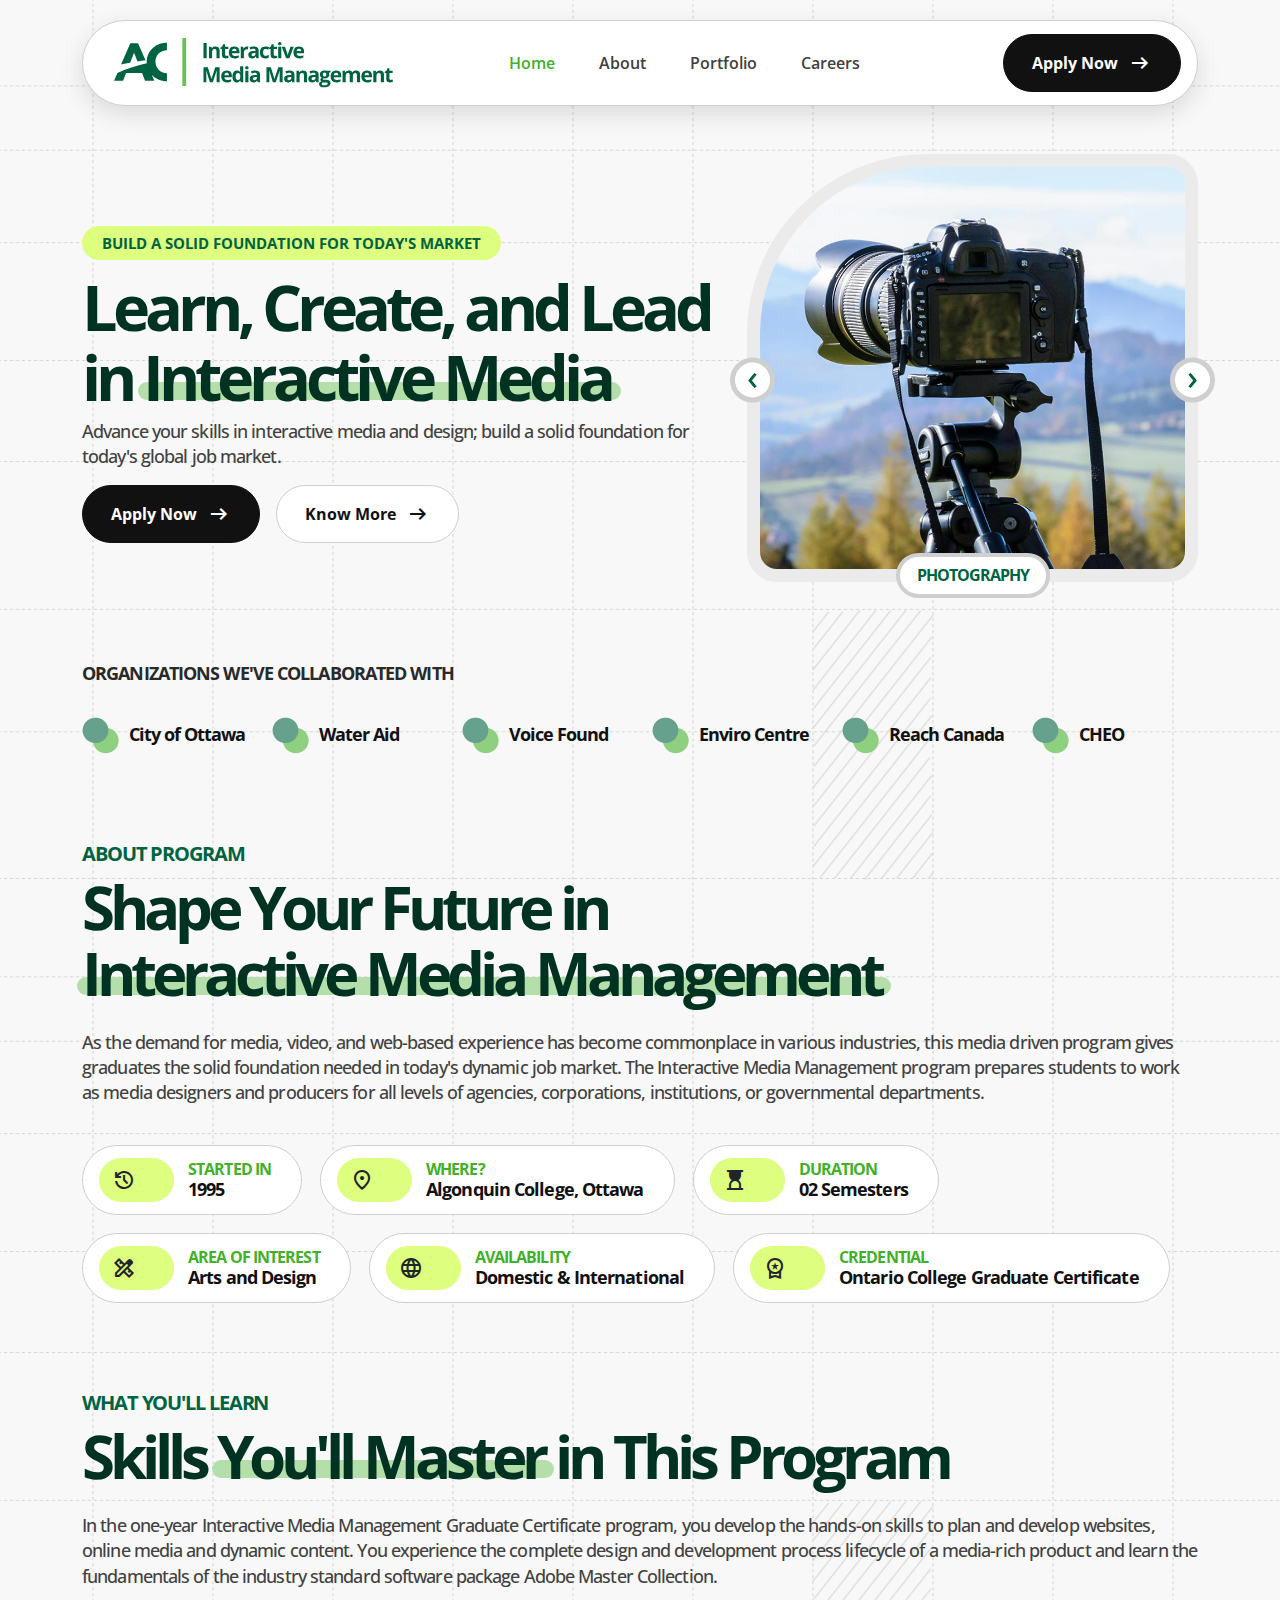
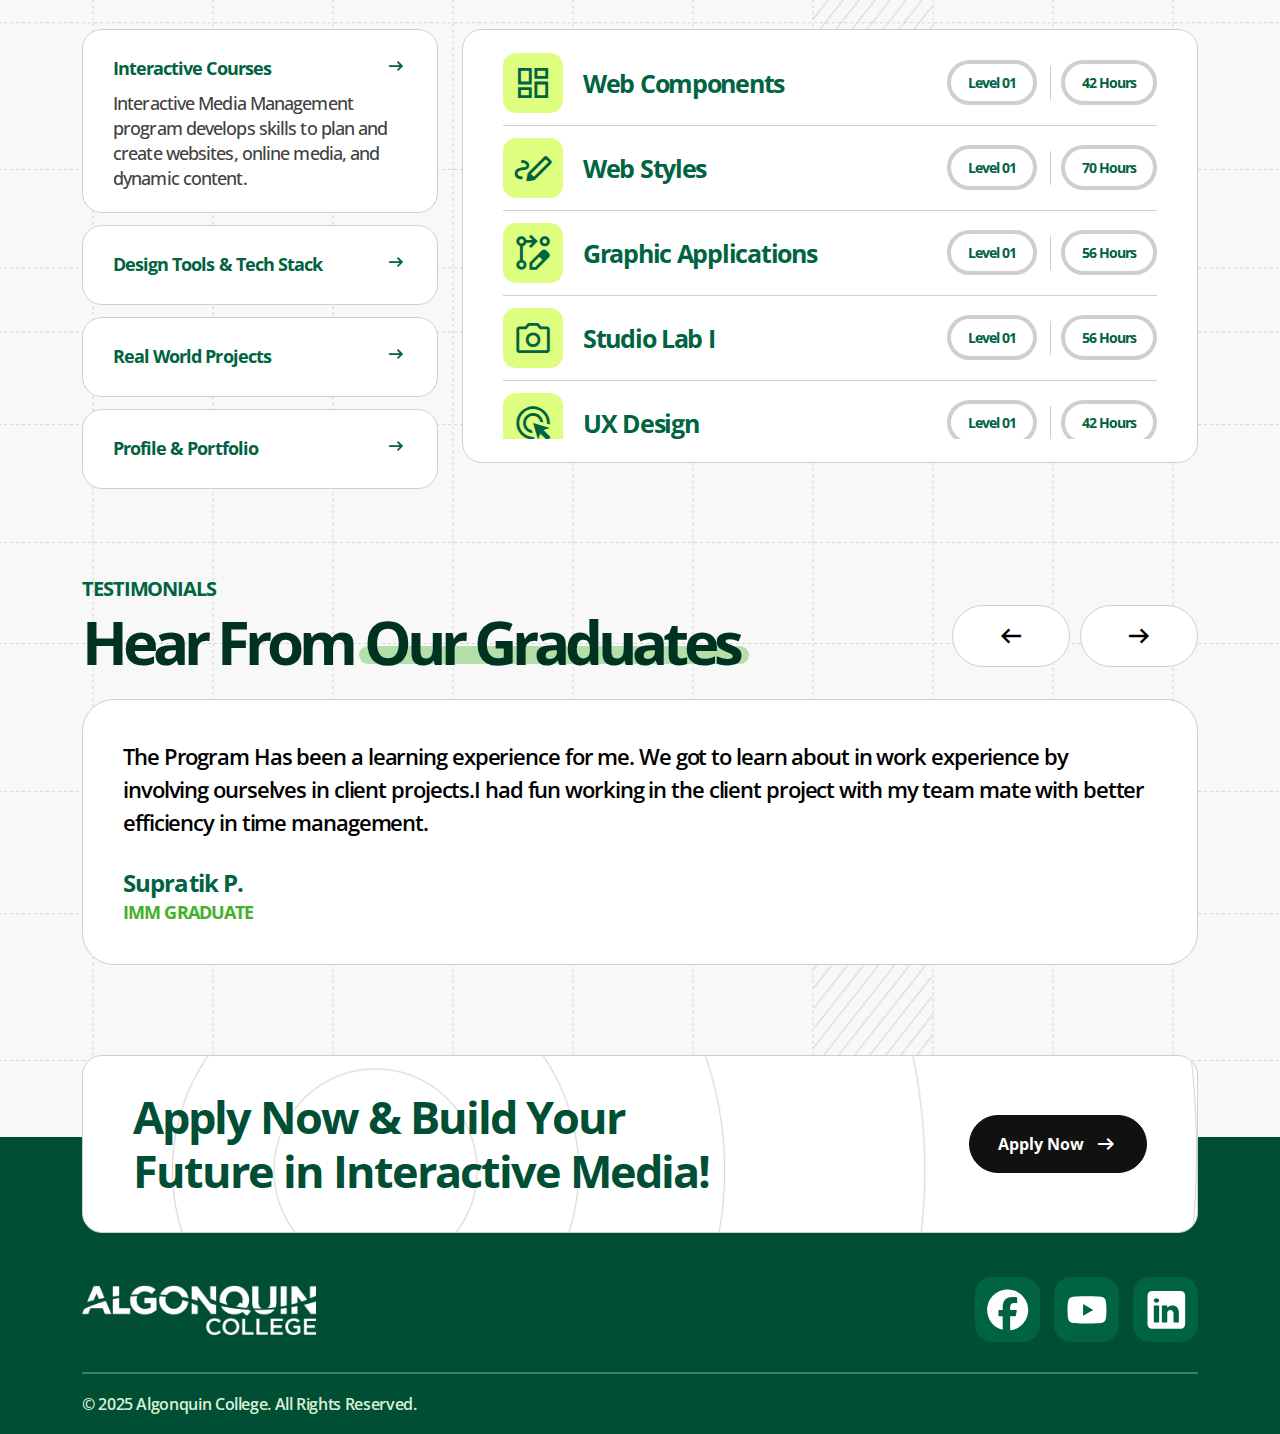
==== commit f376de9f: "Home Page" ====
--- a/index.html
+++ b/index.html
@@ -116,8 +116,18 @@
                                     </div>
                                 </div>
                                 <div class="item">
+                                    <div class="hero-slider-image" style="background-image: url('assets/images/videography.jpg');">
+                                        <h3 class="hero-slider-text">VIDEOGRAPHY</h3>
+                                    </div>
+                                </div>
+                                <div class="item">
                                     <div class="hero-slider-image" style="background-image: url('assets/images/web.jpg');">
                                         <h3 class="hero-slider-text">WEB</h3>
+                                    </div>
+                                </div>
+                                <div class="item">
+                                    <div class="hero-slider-image" style="background-image: url('assets/images/design.jpg');">
+                                        <h3 class="hero-slider-text">UI/UX DESIGN</h3>
                                     </div>
                                 </div>
                                 <div class="item">
@@ -482,257 +492,109 @@
                                     <div class="course-box-wrap">
                                         <div class="course-box">
                                             <div class="course-icon">
-                                                <span class="material-symbols-outlined">close</span>
-                                            </div>
-                                            <div class="course-text">
-                                                <h3 class="course-heading">Studio Lab I</h3>
-                                            </div>
-                                        </div>
-                                        <div class="course-box-tags">
-                                            <span class="course-tag theme-tag">Level 02</span>
-                                            <span class="course-tag theme-tag">42 Hours</span>
-                                        </div>
-                                    </div>
-                                    <div class="course-box-wrap">
-                                        <div class="course-box">
-                                            <div class="course-icon">
-                                                <span class="material-symbols-outlined">ads_click</span>
-                                            </div>
-                                            <div class="course-text">
-                                                <h3 class="course-heading">UX Design</h3>
-                                            </div>
-                                        </div>
-                                        <div class="course-box-tags">
-                                            <span class="course-tag theme-tag">Level 02</span>
-                                            <span class="course-tag theme-tag">42 Hours</span>
-                                        </div>
-                                    </div>
-                                    <div class="course-box-wrap">
-                                        <div class="course-box">
-                                            <div class="course-icon">
-                                                <span class="material-symbols-outlined">close</span>
-                                            </div>
-                                            <div class="course-text">
-                                                <h3 class="course-heading">Web Components</h3>
-                                            </div>
-                                        </div>
-                                        <div class="course-box-tags">
-                                            <span class="course-tag theme-tag">Level 02</span>
-                                            <span class="course-tag theme-tag">42 Hours</span>
-                                        </div>
-                                    </div>
-                                    <div class="course-box-wrap">
-                                        <div class="course-box">
-                                            <div class="course-icon">
-                                                <span class="material-symbols-outlined">close</span>
-                                            </div>
-                                            <div class="course-text">
-                                                <h3 class="course-heading">Graphic Applications</h3>
-                                            </div>
-                                        </div>
-                                        <div class="course-box-tags">
-                                            <span class="course-tag theme-tag">Level 02</span>
-                                            <span class="course-tag theme-tag">42 Hours</span>
-                                        </div>
-                                    </div>
-                                    <div class="course-box-wrap">
-                                        <div class="course-box">
-                                            <div class="course-icon">
-                                                <span class="material-symbols-outlined">close</span>
-                                            </div>
-                                            <div class="course-text">
-                                                <h3 class="course-heading">Web Styles</h3>
-                                            </div>
-                                        </div>
-                                        <div class="course-box-tags">
-                                            <span class="course-tag theme-tag">Level 02</span>
-                                            <span class="course-tag theme-tag">42 Hours</span>
-                                        </div>
-                                    </div>
-                                    <div class="course-box-wrap">
-                                        <div class="course-box">
-                                            <div class="course-icon">
-                                                <span class="material-symbols-outlined">close</span>
-                                            </div>
-                                            <div class="course-text">
-                                                <h3 class="course-heading">Web Components</h3>
-                                            </div>
-                                        </div>
-                                        <div class="course-box-tags">
-                                            <span class="course-tag theme-tag">Level 02</span>
-                                            <span class="course-tag theme-tag">42 Hours</span>
+                                                <img src="assets/images/adobe/ps.png" alt="Photoshop" class="course-img">
+                                            </div>
+                                            <div class="course-text">
+                                                <h3 class="course-heading">Photoshop</h3>
+                                            </div>
+                                        </div>
+                                    </div>
+                                    <div class="course-box-wrap">
+                                        <div class="course-box">
+                                            <div class="course-icon">
+                                                <img src="assets/images/adobe/ai.png" alt="Adobe Illustrator" class="course-img">
+                                            </div>
+                                            <div class="course-text">
+                                                <h3 class="course-heading">Adobe Illustrator</h3>
+                                            </div>
+                                        </div>
+                                    </div>
+                                    <div class="course-box-wrap">
+                                        <div class="course-box">
+                                            <div class="course-icon">
+                                                <img src="assets/images/adobe/pr.png" alt="Premiere Pro" class="course-img">
+                                            </div>
+                                            <div class="course-text">
+                                                <h3 class="course-heading">Premiere Pro</h3>
+                                            </div>
+                                        </div>
+                                    </div>
+                                    <div class="course-box-wrap">
+                                        <div class="course-box">
+                                            <div class="course-icon">
+                                                <img src="assets/images/adobe/id.png" alt="InDesign" class="course-img">
+                                            </div>
+                                            <div class="course-text">
+                                                <h3 class="course-heading">InDesign</h3>
+                                            </div>
+                                        </div>
+                                    </div>
+                                    <div class="course-box-wrap">
+                                        <div class="course-box">
+                                            <div class="course-icon">
+                                                <img src="assets/images/adobe/ae.png" alt="After Effects" class="course-img">
+                                            </div>
+                                            <div class="course-text">
+                                                <h3 class="course-heading">After Effects</h3>
+                                            </div>
+                                        </div>
+                                    </div>
+                                    <div class="course-box-wrap">
+                                        <div class="course-box">
+                                            <div class="course-icon">
+                                                <img src="assets/images/adobe/figma.png" alt="Figma" class="course-img">
+                                            </div>
+                                            <div class="course-text">
+                                                <h3 class="course-heading">Figma</h3>
+                                            </div>
+                                        </div>
+                                    </div>
+                                    <div class="course-box-wrap">
+                                        <div class="course-box">
+                                            <div class="course-icon">
+                                                <img src="assets/images/adobe/html.png" alt="html" class="course-img">
+                                            </div>
+                                            <div class="course-text">
+                                                <h3 class="course-heading">HTML</h3>
+                                            </div>
+                                        </div>
+                                    </div>
+                                    <div class="course-box-wrap">
+                                        <div class="course-box">
+                                            <div class="course-icon">
+                                                <img src="assets/images/adobe/css.png" alt="CSS" class="course-img">
+                                            </div>
+                                            <div class="course-text">
+                                                <h3 class="course-heading">CSS</h3>
+                                            </div>
                                         </div>
                                     </div>
                                 </div>
                                 <div id="tab3" class="tab-content">
-                                    <div class="course-box-wrap">
-                                        <div class="course-box">
-                                            <div class="course-icon">
-                                                <span class="material-symbols-outlined">close</span>
-                                            </div>
-                                            <div class="course-text">
-                                                <h3 class="course-heading">Web Components</h3>
-                                            </div>
-                                        </div>
-                                        <div class="course-box-tags">
-                                            <span class="course-tag theme-tag">Level 01</span>
-                                            <span class="course-tag theme-tag">38 Hours</span>
-                                        </div>
-                                    </div>
-                                    <div class="course-box-wrap">
-                                        <div class="course-box">
-                                            <div class="course-icon">
-                                                <span class="material-symbols-outlined">close</span>
-                                            </div>
-                                            <div class="course-text">
-                                                <h3 class="course-heading">Web Styles</h3>
-                                            </div>
-                                        </div>
-                                        <div class="course-box-tags">
-                                            <span class="course-tag theme-tag">Level 01</span>
-                                            <span class="course-tag theme-tag">55 Hours</span>
-                                        </div>
-                                    </div>
-                                    <div class="course-box-wrap">
-                                        <div class="course-box">
-                                            <div class="course-icon">
-                                                <span class="material-symbols-outlined">close</span>
-                                            </div>
-                                            <div class="course-text">
-                                                <h3 class="course-heading">Graphic Applications</h3>
-                                            </div>
-                                        </div>
-                                        <div class="course-box-tags">
-                                            <span class="course-tag theme-tag">Level 01</span>
-                                            <span class="course-tag theme-tag">47 Hours</span>
-                                        </div>
-                                    </div>
-                                    <div class="course-box-wrap">
-                                        <div class="course-box">
-                                            <div class="course-icon">
-                                                <span class="material-symbols-outlined">close</span>
-                                            </div>
-                                            <div class="course-text">
-                                                <h3 class="course-heading">Studio Lab I</h3>
-                                            </div>
-                                        </div>
-                                        <div class="course-box-tags">
-                                            <span class="course-tag theme-tag">Level 01</span>
-                                            <span class="course-tag theme-tag">35 Hours</span>
-                                        </div>
-                                    </div>
-                                    <div class="course-box-wrap">
-                                        <div class="course-box">
-                                            <div class="course-icon">
-                                                <span class="material-symbols-outlined">close</span>
-                                            </div>
-                                            <div class="course-text">
-                                                <h3 class="course-heading">UX Design</h3>
-                                            </div>
-                                        </div>
-                                        <div class="course-box-tags">
-                                            <span class="course-tag theme-tag">Level 01</span>
-                                            <span class="course-tag theme-tag">58 Hours</span>
-                                        </div>
-                                    </div>
-                                    <div class="course-box-wrap">
-                                        <div class="course-box">
-                                            <div class="course-icon">
-                                                <span class="material-symbols-outlined">close</span>
-                                            </div>
-                                            <div class="course-text">
-                                                <h3 class="course-heading">Web Components</h3>
-                                            </div>
-                                        </div>
-                                        <div class="course-box-tags">
-                                            <span class="course-tag theme-tag">Level 01</span>
-                                            <span class="course-tag theme-tag">50 Hours</span>
+                                    <div class="row">
+                                        <div class="col-md-12">
+                                            <h3 class="accordion-heading pb-3">Hands-On Projects</h3>
+                                            <p class="body-text mb-0">Gain hands-on experience by working on solo and team-based projects that reflect real industry challenges. Throughout the program, you'll refine your problem-solving skills, collaborate with peers, and build a professional portfolio.</p>
+                                        </div>
+                                        <div class="col-md-6 mt-4">
+                                            <img src="assets/images/bike-dump.jpg" alt="Bike Dump" class="img-fluid rounded">
+                                        </div>
+                                        <div class="col-md-6 mt-4">
+                                            <img src="assets/images/maplebrook.jpg" alt="Maplebrook" class="img-fluid rounded">
                                         </div>
                                     </div>
                                 </div>
                                 <div id="tab4" class="tab-content">
-                                    <div class="course-box-wrap">
-                                        <div class="course-box">
-                                            <div class="course-icon">
-                                                <span class="material-symbols-outlined">close</span>
-                                            </div>
-                                            <div class="course-text">
-                                                <h3 class="course-heading">Studio Lab I</h3>
-                                            </div>
-                                        </div>
-                                        <div class="course-box-tags">
-                                            <span class="course-tag theme-tag">Level 02</span>
-                                            <span class="course-tag theme-tag">42 Hours</span>
-                                        </div>
-                                    </div>
-                                    <div class="course-box-wrap">
-                                        <div class="course-box">
-                                            <div class="course-icon">
-                                                <span class="material-symbols-outlined">close</span>
-                                            </div>
-                                            <div class="course-text">
-                                                <h3 class="course-heading">UX Design</h3>
-                                            </div>
-                                        </div>
-                                        <div class="course-box-tags">
-                                            <span class="course-tag theme-tag">Level 02</span>
-                                            <span class="course-tag theme-tag">42 Hours</span>
-                                        </div>
-                                    </div>
-                                    <div class="course-box-wrap">
-                                        <div class="course-box">
-                                            <div class="course-icon">
-                                                <span class="material-symbols-outlined">close</span>
-                                            </div>
-                                            <div class="course-text">
-                                                <h3 class="course-heading">Web Components</h3>
-                                            </div>
-                                        </div>
-                                        <div class="course-box-tags">
-                                            <span class="course-tag theme-tag">Level 02</span>
-                                            <span class="course-tag theme-tag">42 Hours</span>
-                                        </div>
-                                    </div>
-                                    <div class="course-box-wrap">
-                                        <div class="course-box">
-                                            <div class="course-icon">
-                                                <span class="material-symbols-outlined">close</span>
-                                            </div>
-                                            <div class="course-text">
-                                                <h3 class="course-heading">Graphic Applications</h3>
-                                            </div>
-                                        </div>
-                                        <div class="course-box-tags">
-                                            <span class="course-tag theme-tag">Level 02</span>
-                                            <span class="course-tag theme-tag">42 Hours</span>
-                                        </div>
-                                    </div>
-                                    <div class="course-box-wrap">
-                                        <div class="course-box">
-                                            <div class="course-icon">
-                                                <span class="material-symbols-outlined">close</span>
-                                            </div>
-                                            <div class="course-text">
-                                                <h3 class="course-heading">Web Styles</h3>
-                                            </div>
-                                        </div>
-                                        <div class="course-box-tags">
-                                            <span class="course-tag theme-tag">Level 02</span>
-                                            <span class="course-tag theme-tag">42 Hours</span>
-                                        </div>
-                                    </div>
-                                    <div class="course-box-wrap">
-                                        <div class="course-box">
-                                            <div class="course-icon">
-                                                <span class="material-symbols-outlined">close</span>
-                                            </div>
-                                            <div class="course-text">
-                                                <h3 class="course-heading">Web Components</h3>
-                                            </div>
-                                        </div>
-                                        <div class="course-box-tags">
-                                            <span class="course-tag theme-tag">Level 02</span>
-                                            <span class="course-tag theme-tag">42 Hours</span>
+                                    <div class="row">
+                                        <div class="col-md-12">
+                                            <h3 class="accordion-heading pb-3">Professional Portfolio & Profile</h3>
+                                            <p class="body-text mb-0">Build a compelling professional profile and portfolio that highlights your skills, creativity, and expertise. The Interactive Media Management program equips you with the tools to showcase your best work, helping you stand out in the industry and secure your dream job.</p>
+                                        </div>
+                                        <div class="col-md-6 mt-4">
+                                            <img src="assets/images/resume.jpg" alt="Resume" class="img-fluid rounded">
+                                        </div>
+                                        <div class="col-md-6 mt-4">
+                                            <img src="assets/images/portfolio.jpg" alt="Portfolio" class="img-fluid rounded">
                                         </div>
                                     </div>
                                 </div>
@@ -756,13 +618,6 @@
                                     <div class="testimonials-box">
                                         <p class="testimonials-quote">The Program Has been a learning experience for me. We got to learn about in work experience by involving ourselves in client projects.I had fun working in the client project with my team mate with better efficiency in time management.</p>
                                         <h3 class="heading-24 green">Supratik P.</h3>
-                                        <h4 class="heading-17">IMM GRADUATE</h4>
-                                    </div>
-                                </div>
-                                <div class="item">
-                                    <div class="testimonials-box">
-                                        <p class="testimonials-quote">The Interactive Media Management program helped me to build upon my employable skills in web, graphic and multimedia design. I have been able to use these skills to enhance my career in art galleries and archival institutions by creating interactive web and social media experiences, using a camera to photograph artworks and exhibitions, and to design branding/promotional materials for both print and web. Overall, I am very happy that I took the program since it has given me an edge within my field.</p>
-                                        <h3 class="heading-24 green">Danuta S.</h3>
                                         <h4 class="heading-17">IMM GRADUATE</h4>
                                     </div>
                                 </div>
--- a/assets/css/custom/theme.css
+++ b/assets/css/custom/theme.css
@@ -848,7 +848,7 @@
     background: var(--lime-green-100);  
 }
 
-.left-panel .accordion-heading {    
+.accordion-heading {    
     color: var(--deep-green-500);
     font-size: 18px;
     font-weight: 700;
@@ -969,6 +969,10 @@
         min-width: 40px;
         border-radius: 13px;
     }
+    .course-img {
+        height: 40px;
+        min-width: 40px;
+    }
     .course-icon span{
         font-size: 28px;
     }   
@@ -983,7 +987,7 @@
     .course-heading {
         font-size: 25px;
     }
-    .left-panel .accordion-heading {    
+    .accordion-heading {    
         font-size: 18px;
     }      
     .course-icon {
@@ -1001,7 +1005,7 @@
         font-size: 28px;
         line-height: 1;
     }
-    .left-panel .accordion-heading {    
+    .accordion-heading {    
         font-size: 22px;
     }  
 }
